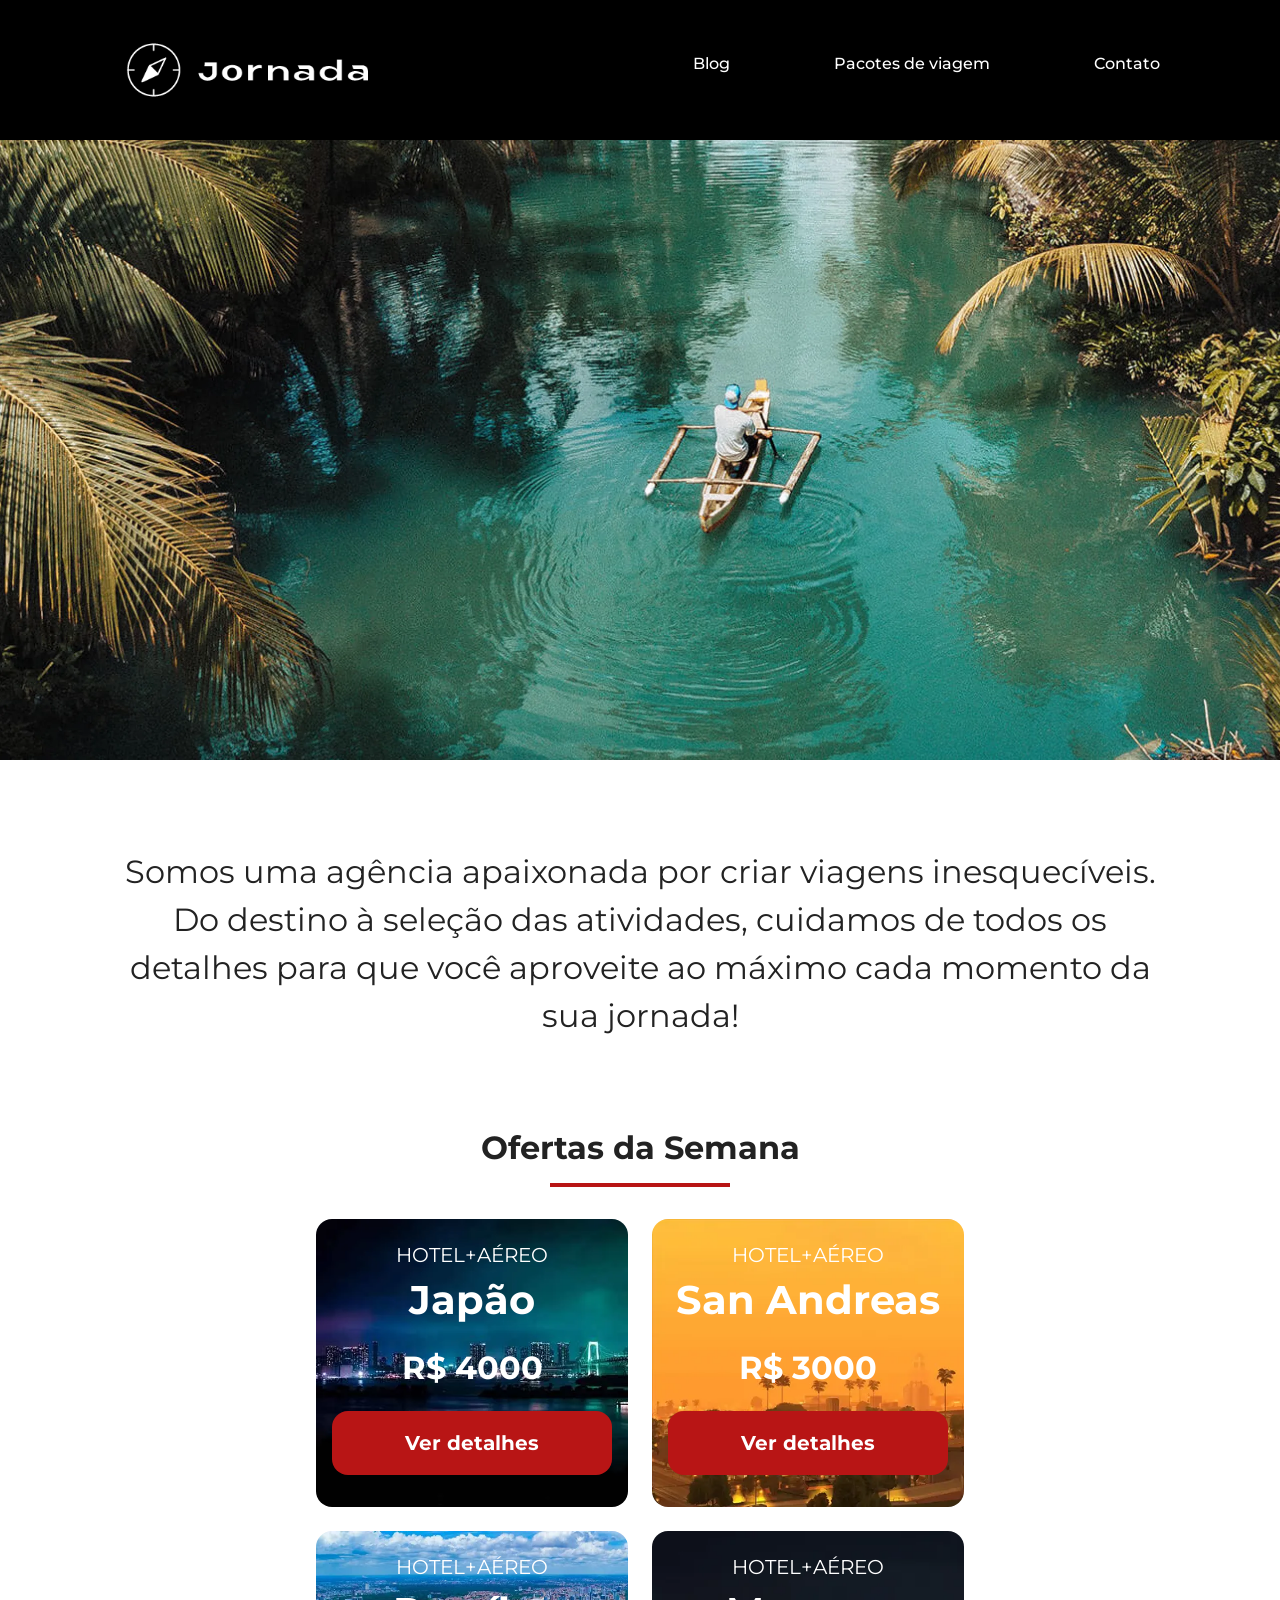
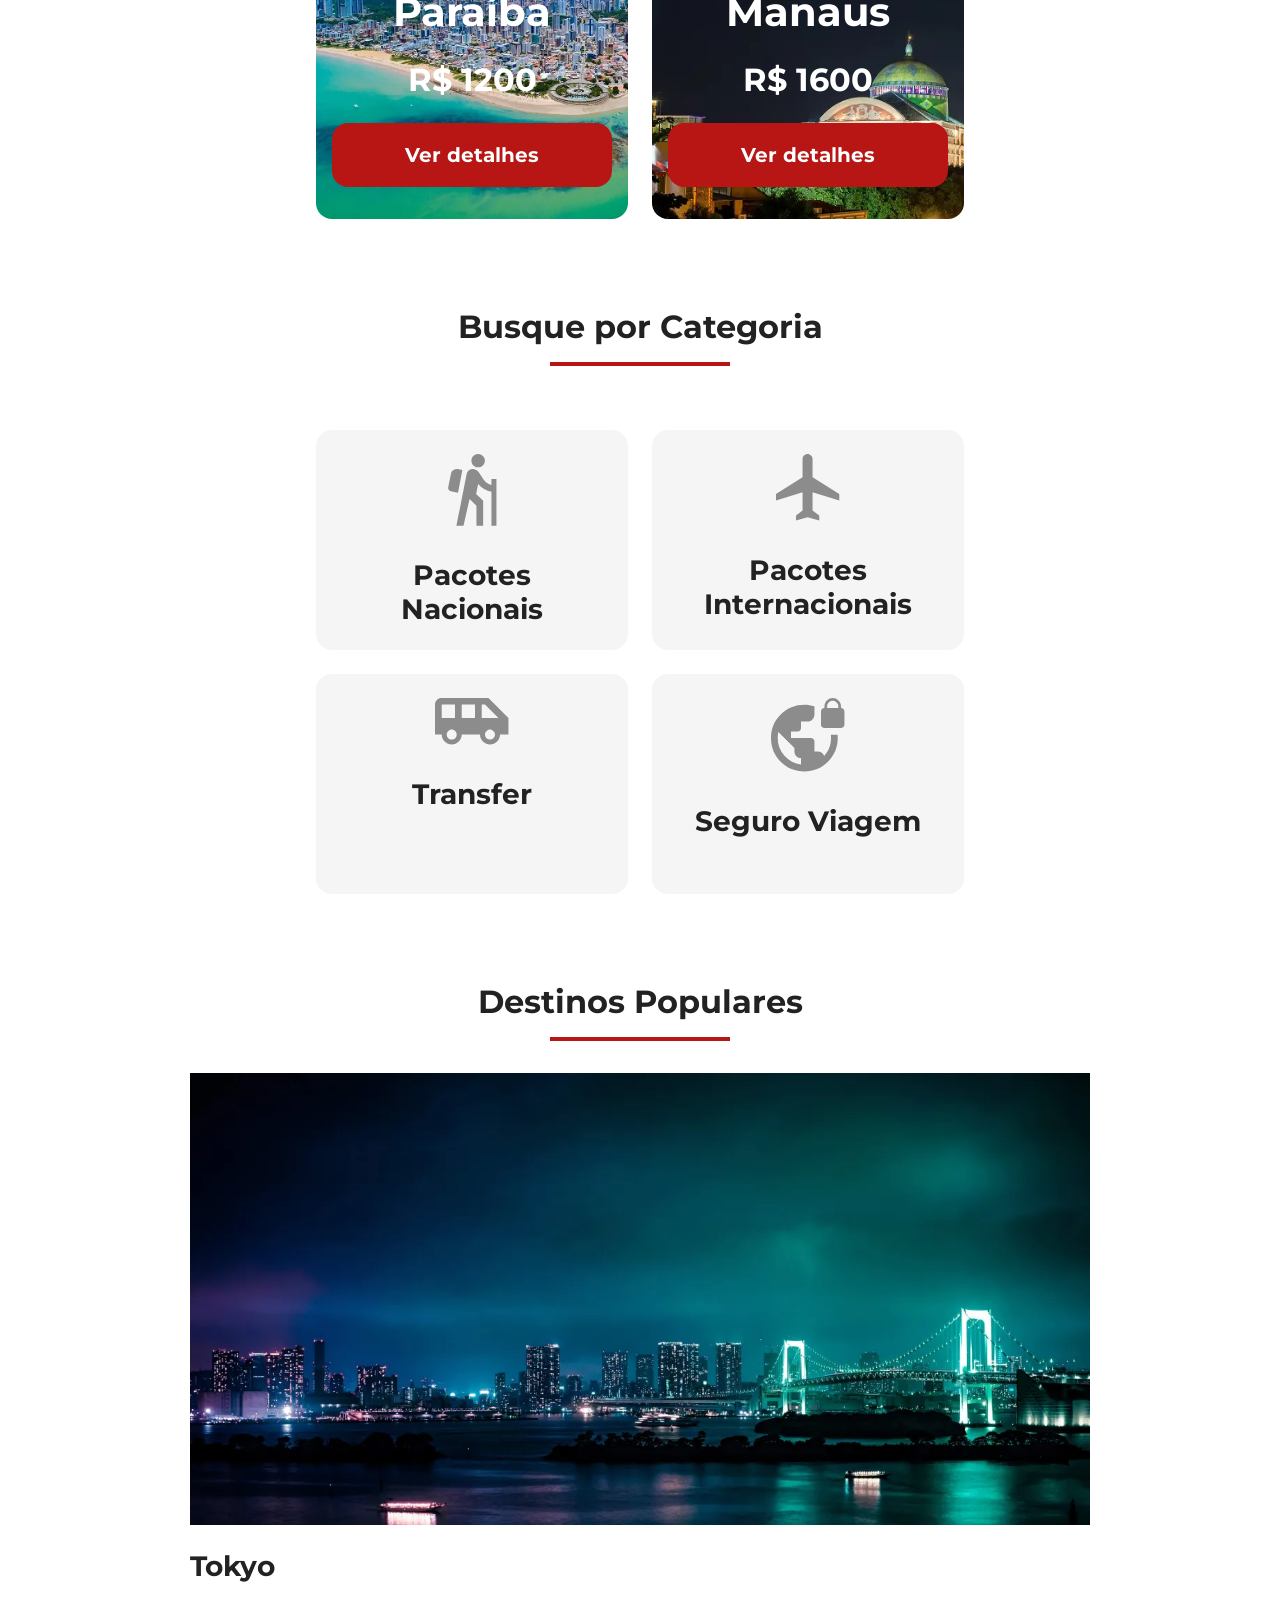
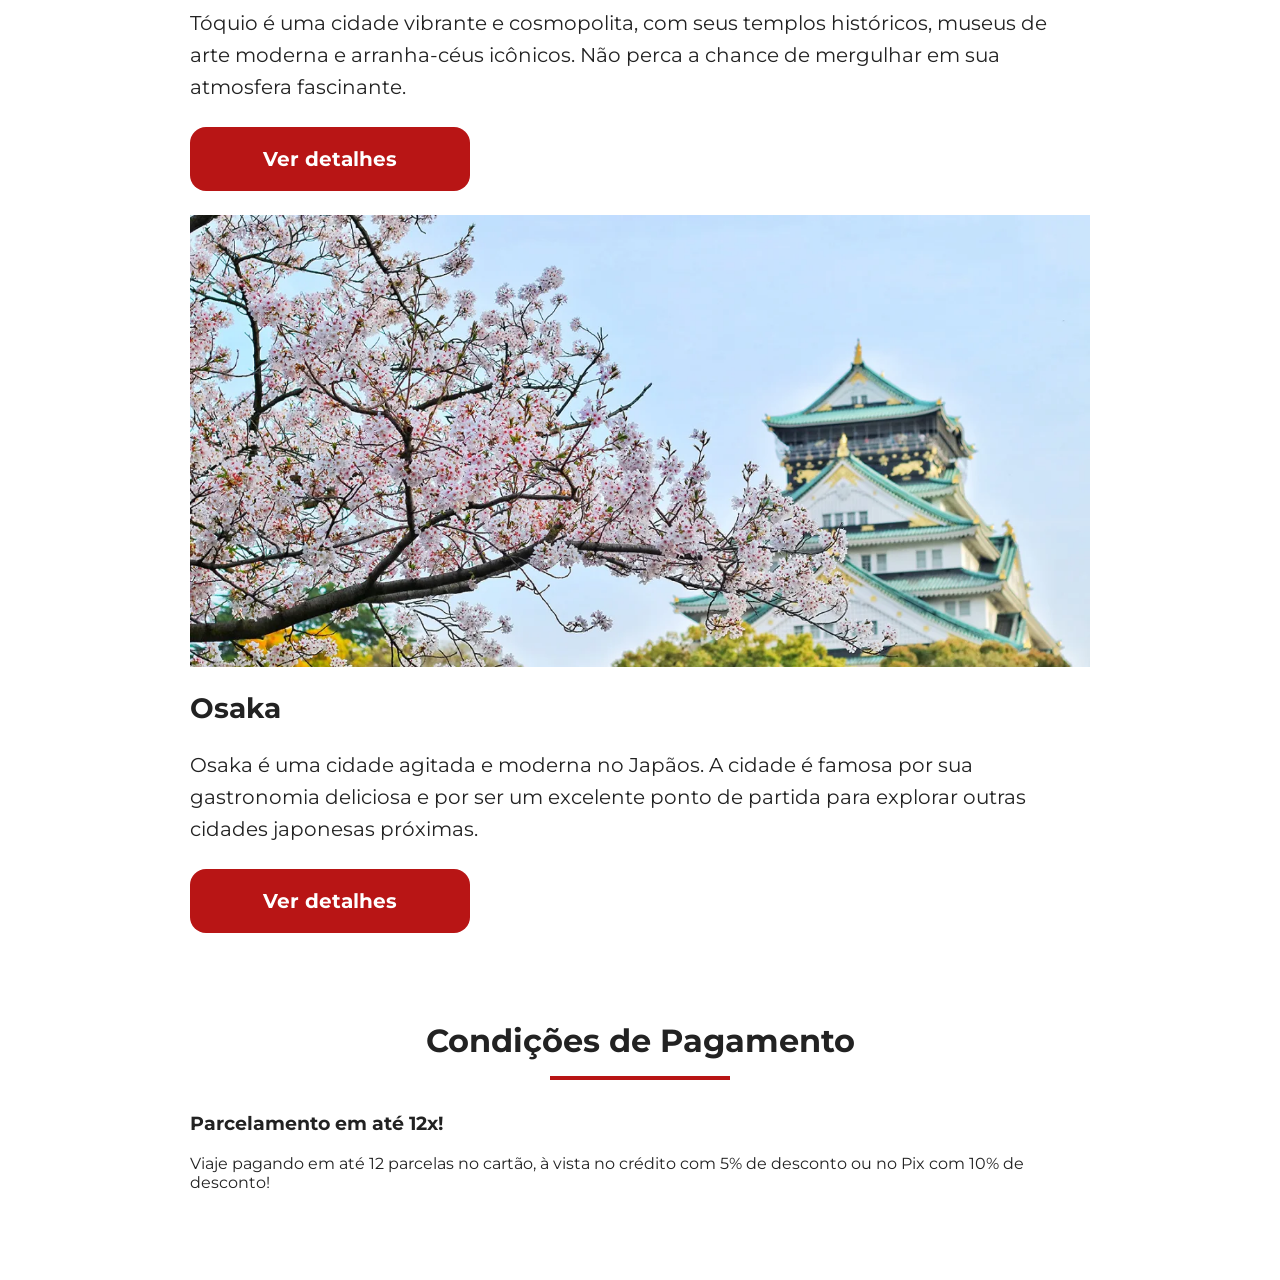
==== index.html @ d77e2c39 "Adiciona estrutura da sessao de pagamentos." ====
<!DOCTYPE html>
<html lang="pt-BR">
<head>
    <meta charset="UTF-8">
    <meta name="viewport" content="width=device-width, initial-scale=1.0">
    <link rel="stylesheet" href="css/style.css">
    <title>Jornada Viagens</title>
</head>
<body>
    <header class="main-header">
        <a class="logo" href="index.html" title="Voltar para a página inicial">
            <img 
                class="img-mobile"
                src="img/bussola-jornada-branca.svg"
                alt="Bússola do logo Jornada Viagens na cor branca."
            />
            <img 
                class="img-desktop"
                src="img/bussola-texto-jornada-branca.svg"
                alt="Logo Jornada Viagens na cor branca.">
        </a>
        <div class="navigation-menu">
            <label for="menu">
                <img src="img/menu-burger.svg" alt="menu">
            </label>
            <input type="checkbox" id="menu" hidden />
            <nav>
                <ul class="list-links">
                    <li><a href="blog.html" target="_blank" title="Acessar blog">Blog</a></li>
                    <li><a href="pacotes.html" target="_blank" title="Acessar pacotes de viagem">Pacotes de viagem</a></li>
                    <li><a href="contato.html" target="_blank" title="Acessar contato">Contato</a></li>
                </ul>
            </nav>
        </div>
    </header>
    <section class="hero">
        <div class="hero-img"></div>
        <h2>Somos uma agência apaixonada por criar viagens inesquecíveis. Do destino à seleção das atividades, cuidamos de todos os detalhes para que você aproveite ao máximo cada momento da sua jornada!</h2>
    </section>
    <section class="offers">
        <div class="section-title">
            <h2>Ofertas da Semana</h2>
            <hr/>
        </div>
        <div class="offers-cards">
            <article class="card japao">
                <header>
                    <p>HOTEL+AÉREO</p>
                    <h3>Japão</h3>
                    <span>R$ 4000</span>
                </header>
                <footer>
                    <a href="#" class="button">Ver detalhes</a> 
                </footer>
            </article>
            <article class="card san-andreas">
                <header>
                    <p>HOTEL+AÉREO</p>
                    <h3>San Andreas</h3>
                    <span>R$ 3000</span>
                </header>
                <footer>
                    <a href="#" class="button">Ver detalhes</a> 
                </footer>
            </article>
            <article class="card paraiba">
                <header>
                    <p>HOTEL+AÉREO</p>
                    <h3>Paraíba</h3>
                    <span>R$ 1200</span>
                </header>
                <footer>
                    <a href="#" class="button">Ver detalhes</a> 
                </footer>
            </article>
            <article class="card manaus">
                <header>
                    <p>HOTEL+AÉREO</p>
                    <h3>Manaus</h3>
                    <span>R$ 1600</span>
                </header>
                <footer>
                    <a href="#" class="button">Ver detalhes</a> 
                </footer>
            </article>
        </div>  
    </section>
    <section class="categories">
        <div class="section-title">
            <h2>Busque por Categoria</h2>
            <hr />
        </div>
        <div class="categories-cards">
            <a 
                class="card"
                href="#"
                target="_blank"
                title="Busque pela categoria Pacotes Nacionais"
            >
                <img 
                src="./img/icons/icone-caminhada.svg"
                alt="ícone cinza representando uma pessoa fazendo tracking"
                />
                <h3>Pacotes <br />
                    Nacionais
                </h3>
            </a>
                <a 
                class="card"
                href="#"
                target="_blank"
                title="Busque pela categoria Pacotes Internacionais"
            >
                <img 
                src="./img/icons/icone-aviao.svg"
                alt="ícone cinza representando um avião"
                />
                <h3>Pacotes <br />
                    Internacionais
                </h3>
            </a>
                <a 
                class="card"
                href="#"
                target="_blank"
                title="Busque pela categoria Transfer"
            >
                <img 
                src="./img/icons/icone-onibus.svg"
                alt="ícone cinza representando um ônibus"
                />
                <h3>Transfer</h3>
            </a>
                <a 
                class="card"
                href="#"
                target="_blank"
                title="Busque pela categoria Seguro Viagem"
            >
                <img 
                src="./img/icons/ícone-seguro-viagem.svg"
                alt="ícone cinza representando um seguro viagem"
                />
                <h3>Seguro Viagem</h3>
            </a>
        </div>
    </section>
    <section class="destinations">
        <div class="section-title">
            <h2>Destinos Populares</h2>
            <hr>
        </div>
        <div class="destination-items">
            <article class="item tokyo">
                <header>
                    <div class="img-item"></div>
                    <h4>Tokyo</h4>
                </header>
                <p>Tóquio é uma cidade vibrante e cosmopolita, com seus templos históricos, museus de arte moderna e arranha-céus icônicos. Não perca a chance de mergulhar em sua atmosfera fascinante.
                </p>
                <footer>
                    <a 
                        href="#" 
                        class="button"
                        target="_blank"
                        title="Veja mais detalhes do destino Tokyo"
                        >Ver detalhes</a
                    >
                </footer>
            </article>
            <article class="item osaka">
                <header>
                    <div class="img-item"></div>
                    <h4>Osaka</h4>
                </header>
                <p>Osaka é uma cidade agitada e moderna no Japãos. A cidade é famosa por sua gastronomia deliciosa e por ser um excelente ponto de partida para explorar outras cidades japonesas próximas.
                </p>
                <footer>
                    <a 
                        href="#" 
                        class="button"
                        target="_blank"
                        title="Veja mais detalhes do destino Osaka"
                        >Ver detalhes</a
                    >
                </footer>
            </article>
        </div>
    </section>
    <section class="payments">
        <div class="section-title">
            <h2>Condições de Pagamento</h2>
            <hr>
        </div>
        <div class="text-content">
            <h3>Parcelamento em até 12x!</h3>
            <p>Viaje pagando em até 12 parcelas no cartão, à vista no crédito com 5% de desconto ou no Pix com 10% de desconto!</p>
        </div>
        <div class="image-content">
            <div class="image bag"></div>
            <div class="image passport"></div>
            <div class="image people"></div>
        </div>
    </section>
</body>
</html>
---- css/style.css ----
@import url(global.css);
@import url(header.css);
@import url(hero.css);
@import url(offers.css);
@import url(categories.css);
@import url(destinations.css);
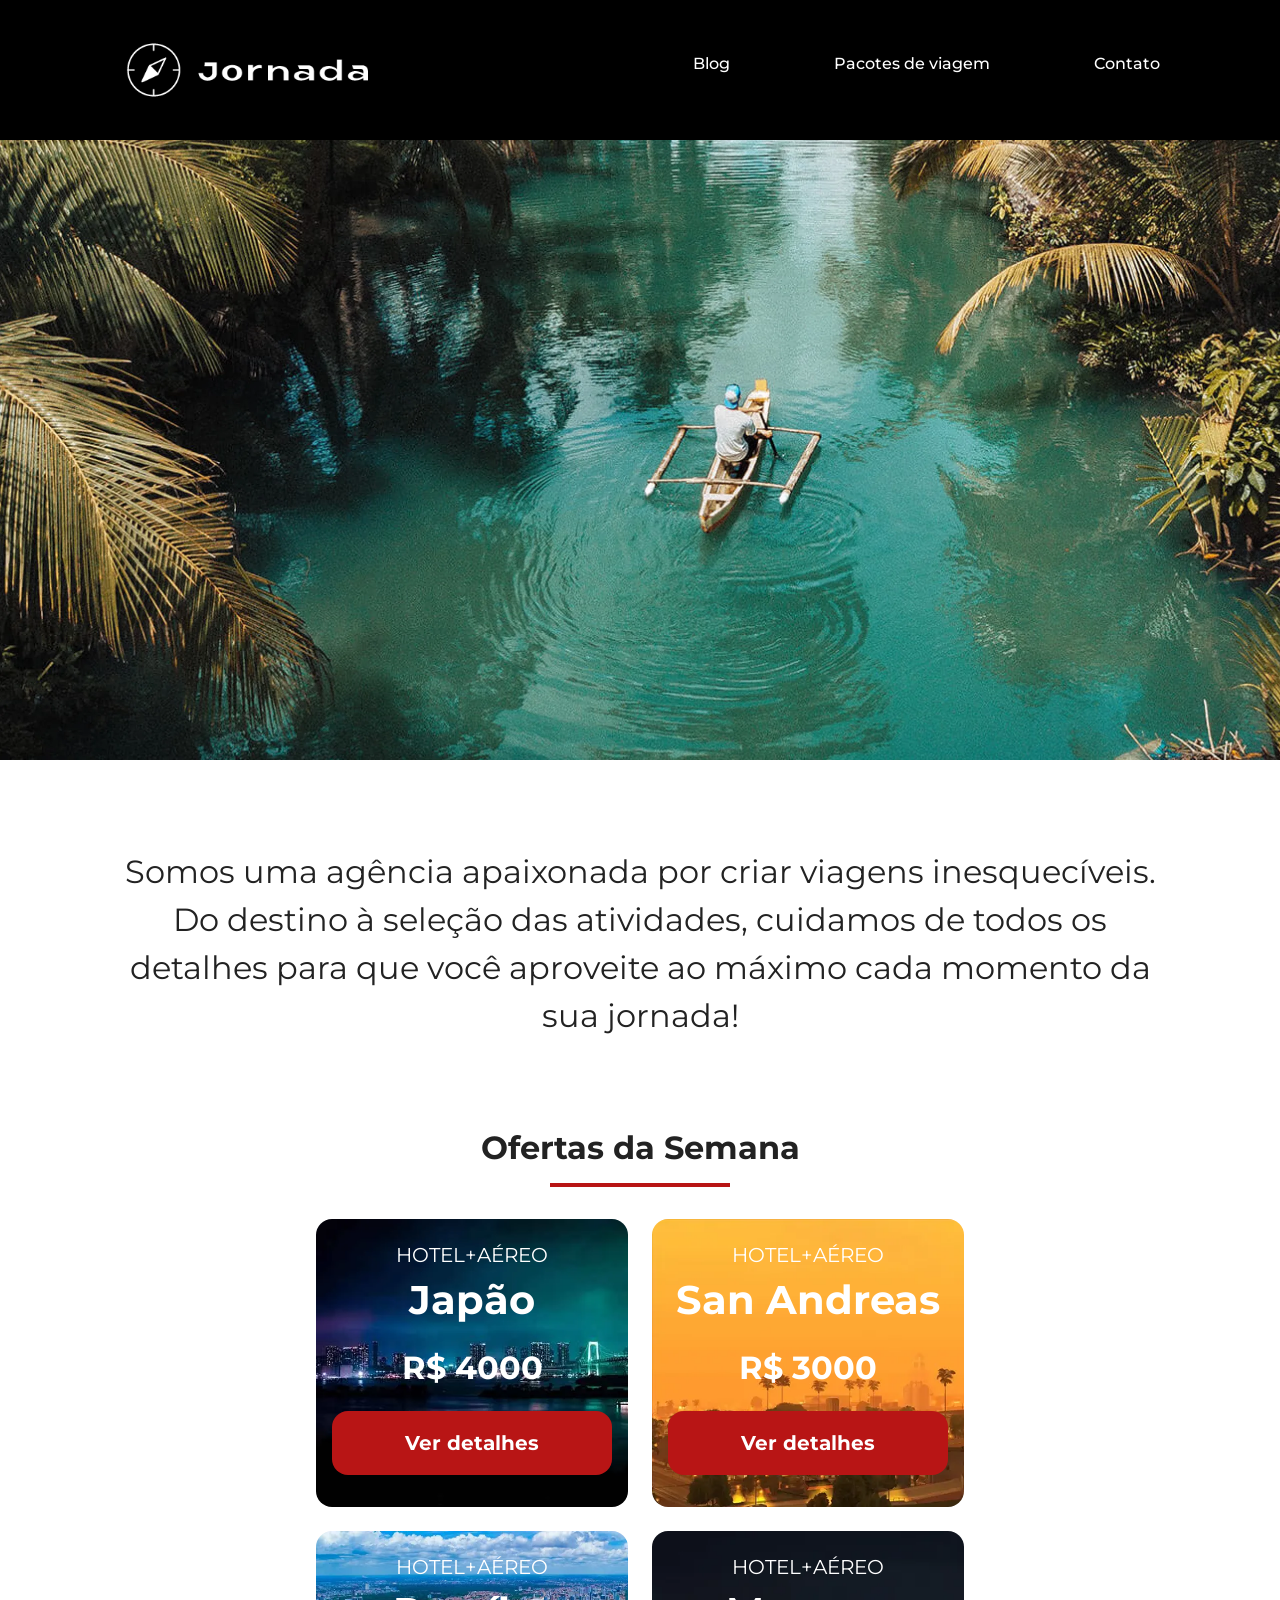
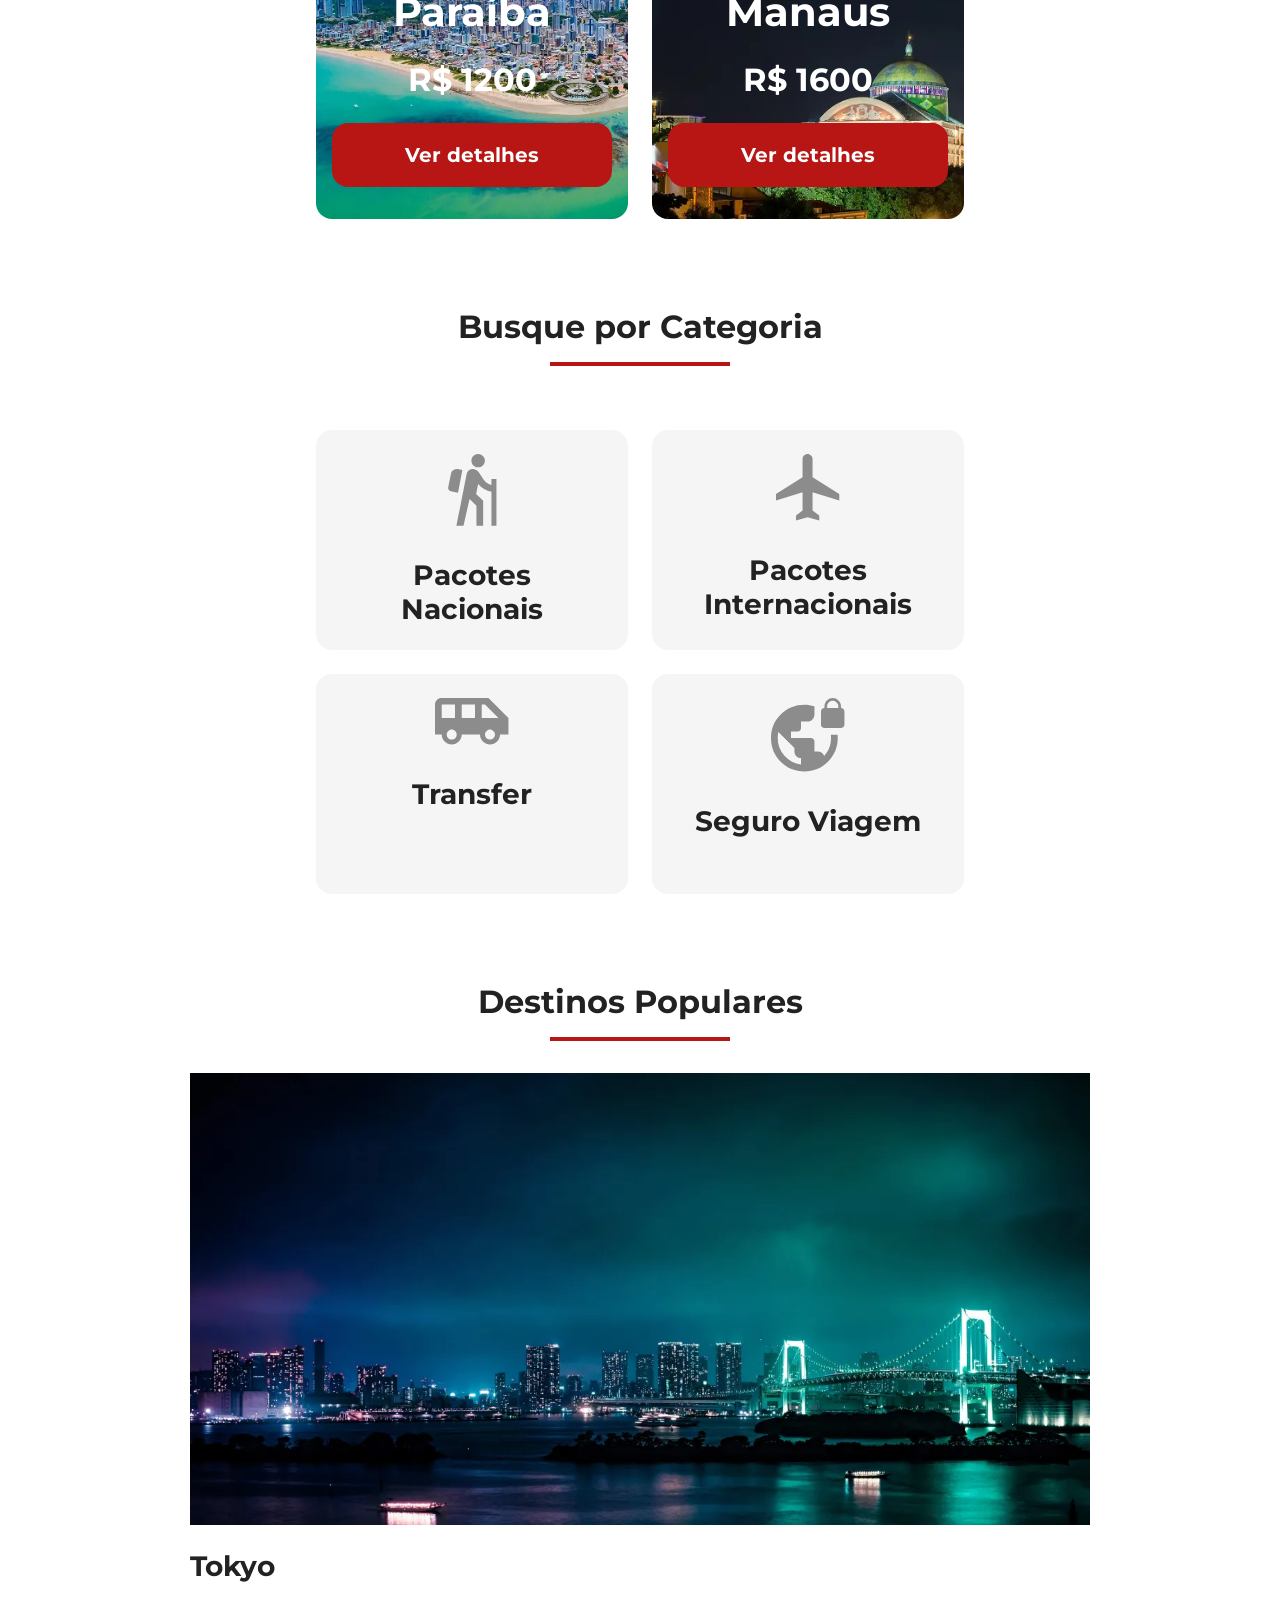
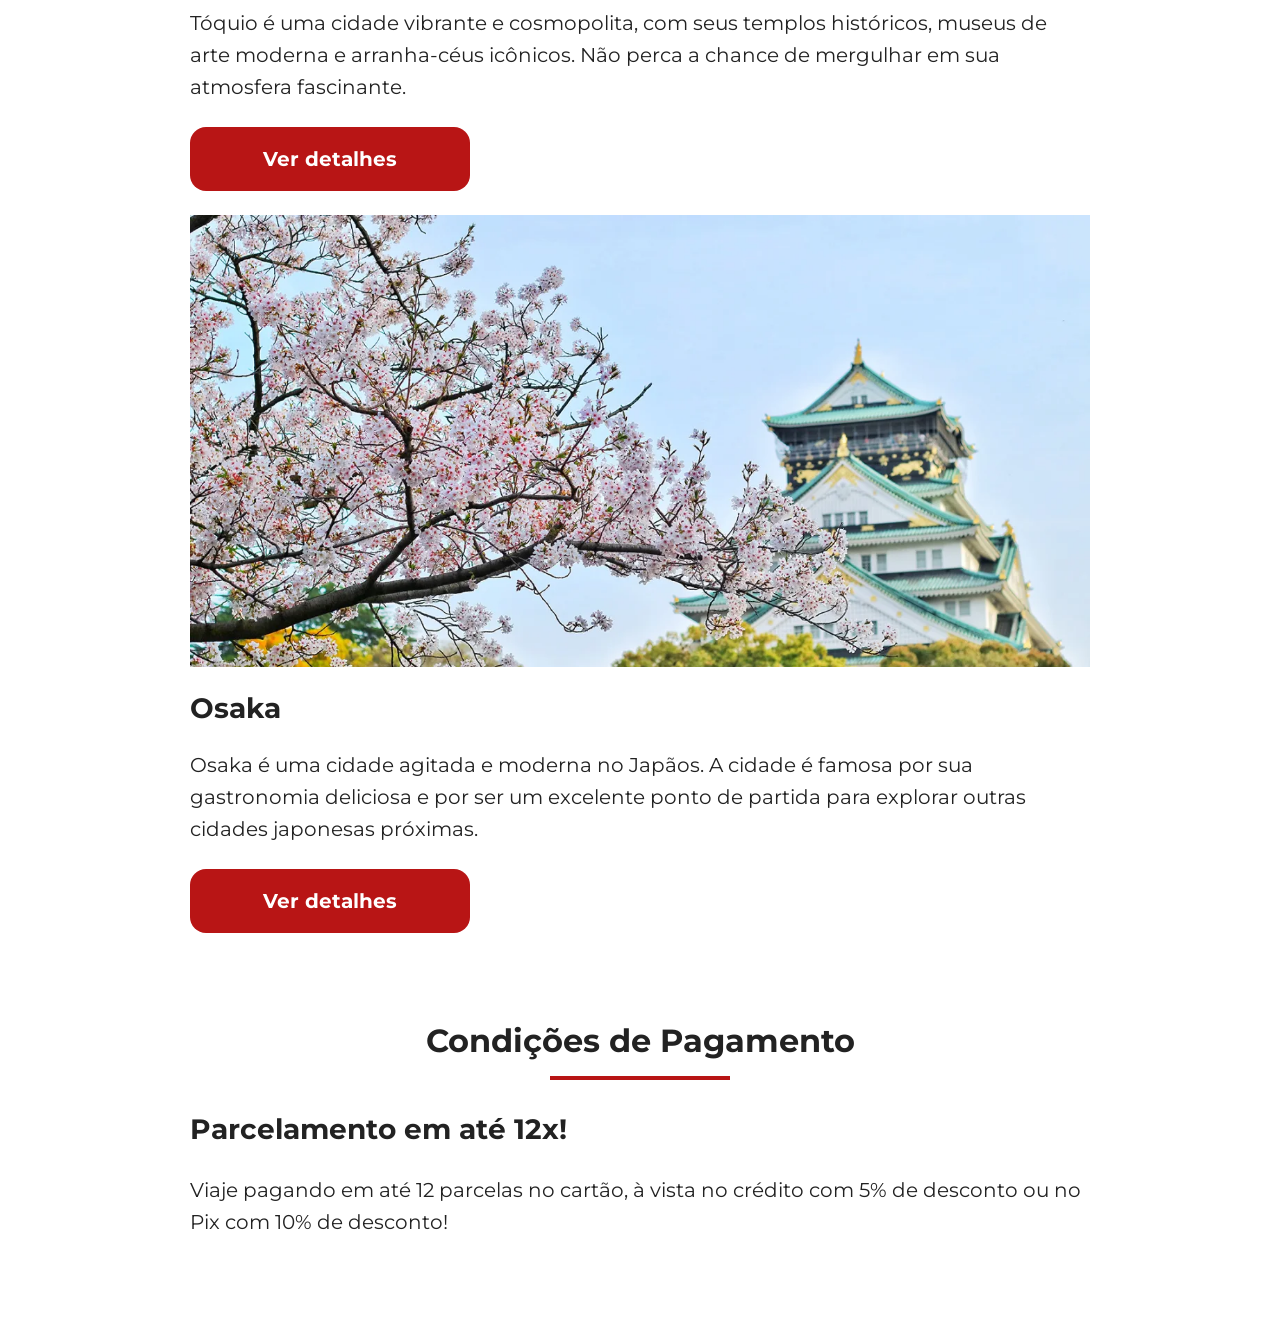
==== commit 5b81a120: "Reutiliza estilos de textos." ====
--- a/index.html
+++ b/index.html
@@ -101,7 +101,7 @@
                 src="./img/icons/icone-caminhada.svg"
                 alt="ícone cinza representando uma pessoa fazendo tracking"
                 />
-                <h3>Pacotes <br />
+                <h3 class="content-title">Pacotes <br />
                     Nacionais
                 </h3>
             </a>
@@ -115,7 +115,7 @@
                 src="./img/icons/icone-aviao.svg"
                 alt="ícone cinza representando um avião"
                 />
-                <h3>Pacotes <br />
+                <h3 class="content-title">Pacotes <br />
                     Internacionais
                 </h3>
             </a>
@@ -129,7 +129,7 @@
                 src="./img/icons/icone-onibus.svg"
                 alt="ícone cinza representando um ônibus"
                 />
-                <h3>Transfer</h3>
+                <h3 class="content-title">Transfer</h3>
             </a>
                 <a 
                 class="card"
@@ -141,7 +141,7 @@
                 src="./img/icons/ícone-seguro-viagem.svg"
                 alt="ícone cinza representando um seguro viagem"
                 />
-                <h3>Seguro Viagem</h3>
+                <h3 class="content-title">Seguro Viagem</h3>
             </a>
         </div>
     </section>
@@ -154,9 +154,9 @@
             <article class="item tokyo">
                 <header>
                     <div class="img-item"></div>
-                    <h4>Tokyo</h4>
-                </header>
-                <p>Tóquio é uma cidade vibrante e cosmopolita, com seus templos históricos, museus de arte moderna e arranha-céus icônicos. Não perca a chance de mergulhar em sua atmosfera fascinante.
+                    <h4 class="content-title">Tokyo</h4>
+                </header>
+                <p class="content-text">Tóquio é uma cidade vibrante e cosmopolita, com seus templos históricos, museus de arte moderna e arranha-céus icônicos. Não perca a chance de mergulhar em sua atmosfera fascinante.
                 </p>
                 <footer>
                     <a 
@@ -171,9 +171,9 @@
             <article class="item osaka">
                 <header>
                     <div class="img-item"></div>
-                    <h4>Osaka</h4>
-                </header>
-                <p>Osaka é uma cidade agitada e moderna no Japãos. A cidade é famosa por sua gastronomia deliciosa e por ser um excelente ponto de partida para explorar outras cidades japonesas próximas.
+                    <h4 class="content-title">Osaka</h4>
+                </header>
+                <p class="content-text">Osaka é uma cidade agitada e moderna no Japãos. A cidade é famosa por sua gastronomia deliciosa e por ser um excelente ponto de partida para explorar outras cidades japonesas próximas.
                 </p>
                 <footer>
                     <a 
@@ -193,8 +193,8 @@
             <hr>
         </div>
         <div class="text-content">
-            <h3>Parcelamento em até 12x!</h3>
-            <p>Viaje pagando em até 12 parcelas no cartão, à vista no crédito com 5% de desconto ou no Pix com 10% de desconto!</p>
+            <h3 class="content-title">Parcelamento em até 12x!</h3>
+            <p class="content-text">Viaje pagando em até 12 parcelas no cartão, à vista no crédito com 5% de desconto ou no Pix com 10% de desconto!</p>
         </div>
         <div class="image-content">
             <div class="image bag"></div>
--- a/css/style.css
+++ b/css/style.css
@@ -3,4 +3,5 @@
 @import url(hero.css);
 @import url(offers.css);
 @import url(categories.css);
-@import url(destinations.css);+@import url(destinations.css);
+@import url(payments.css);
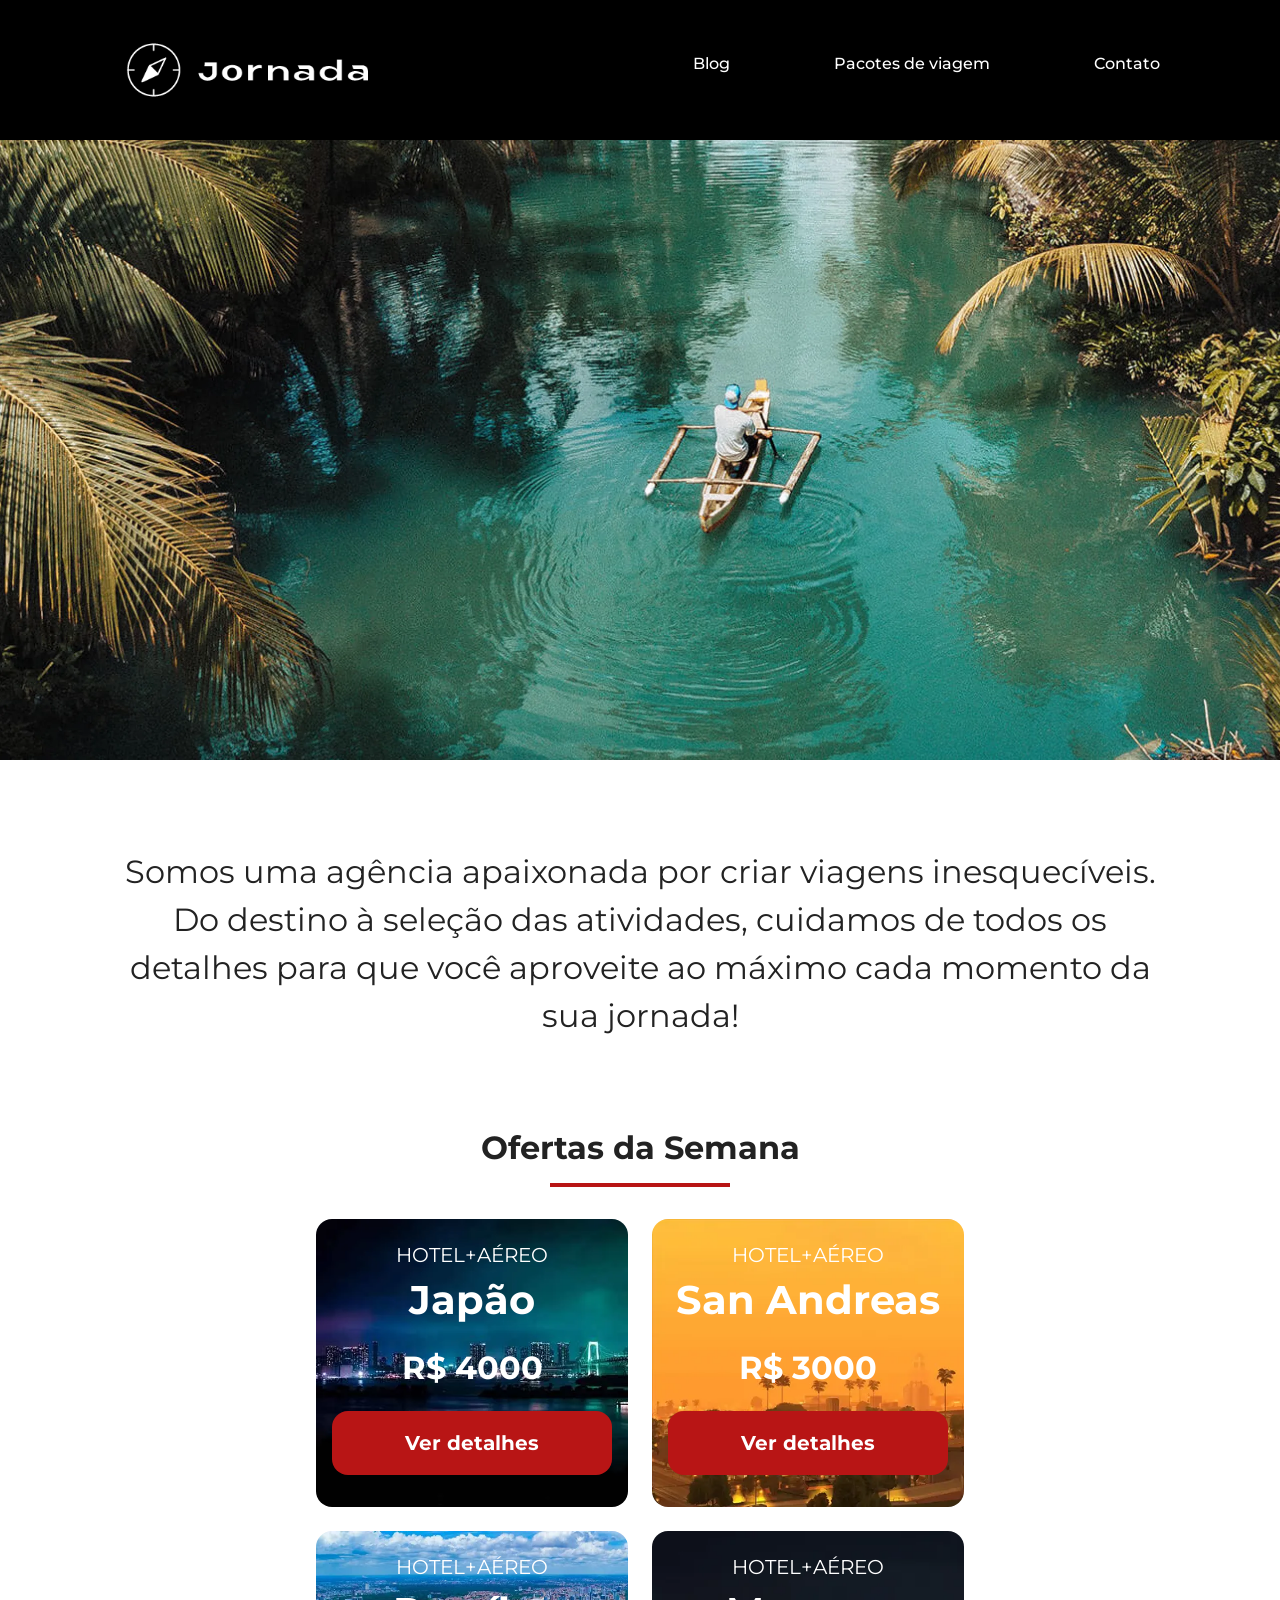
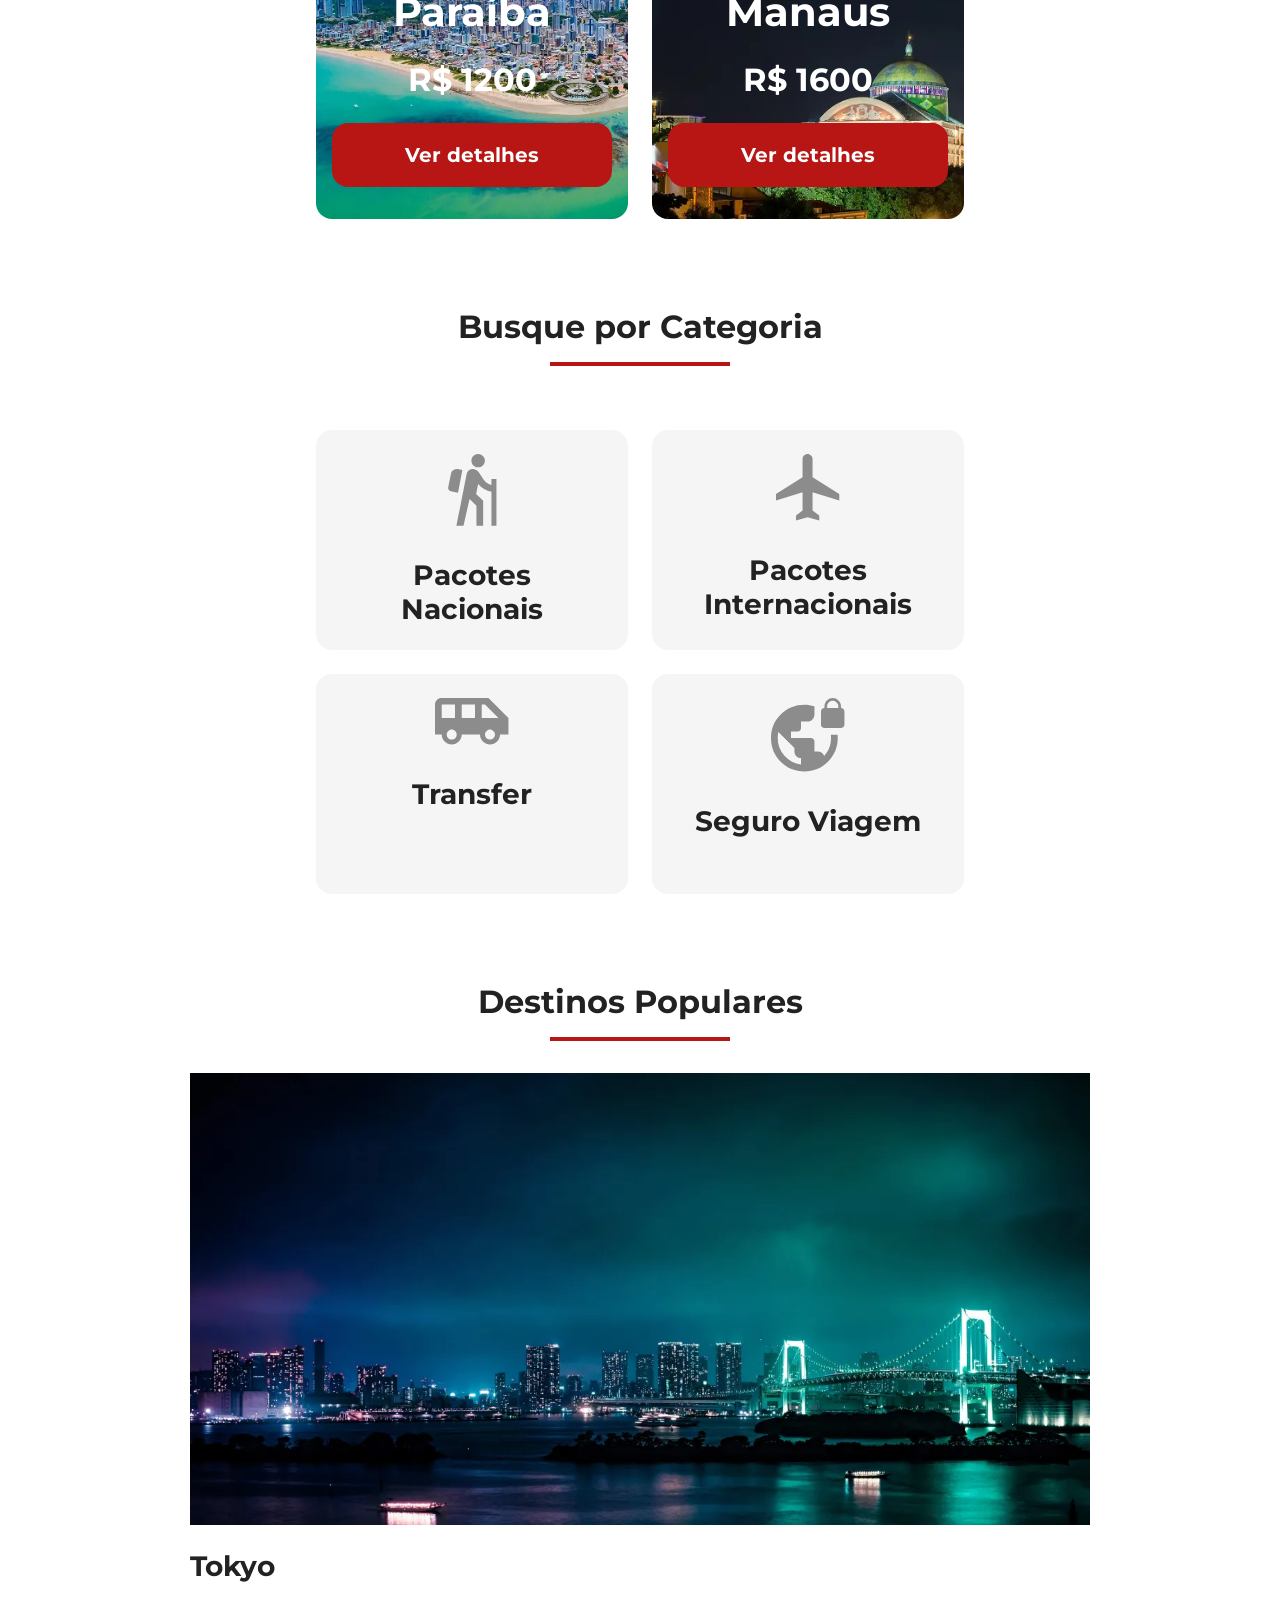
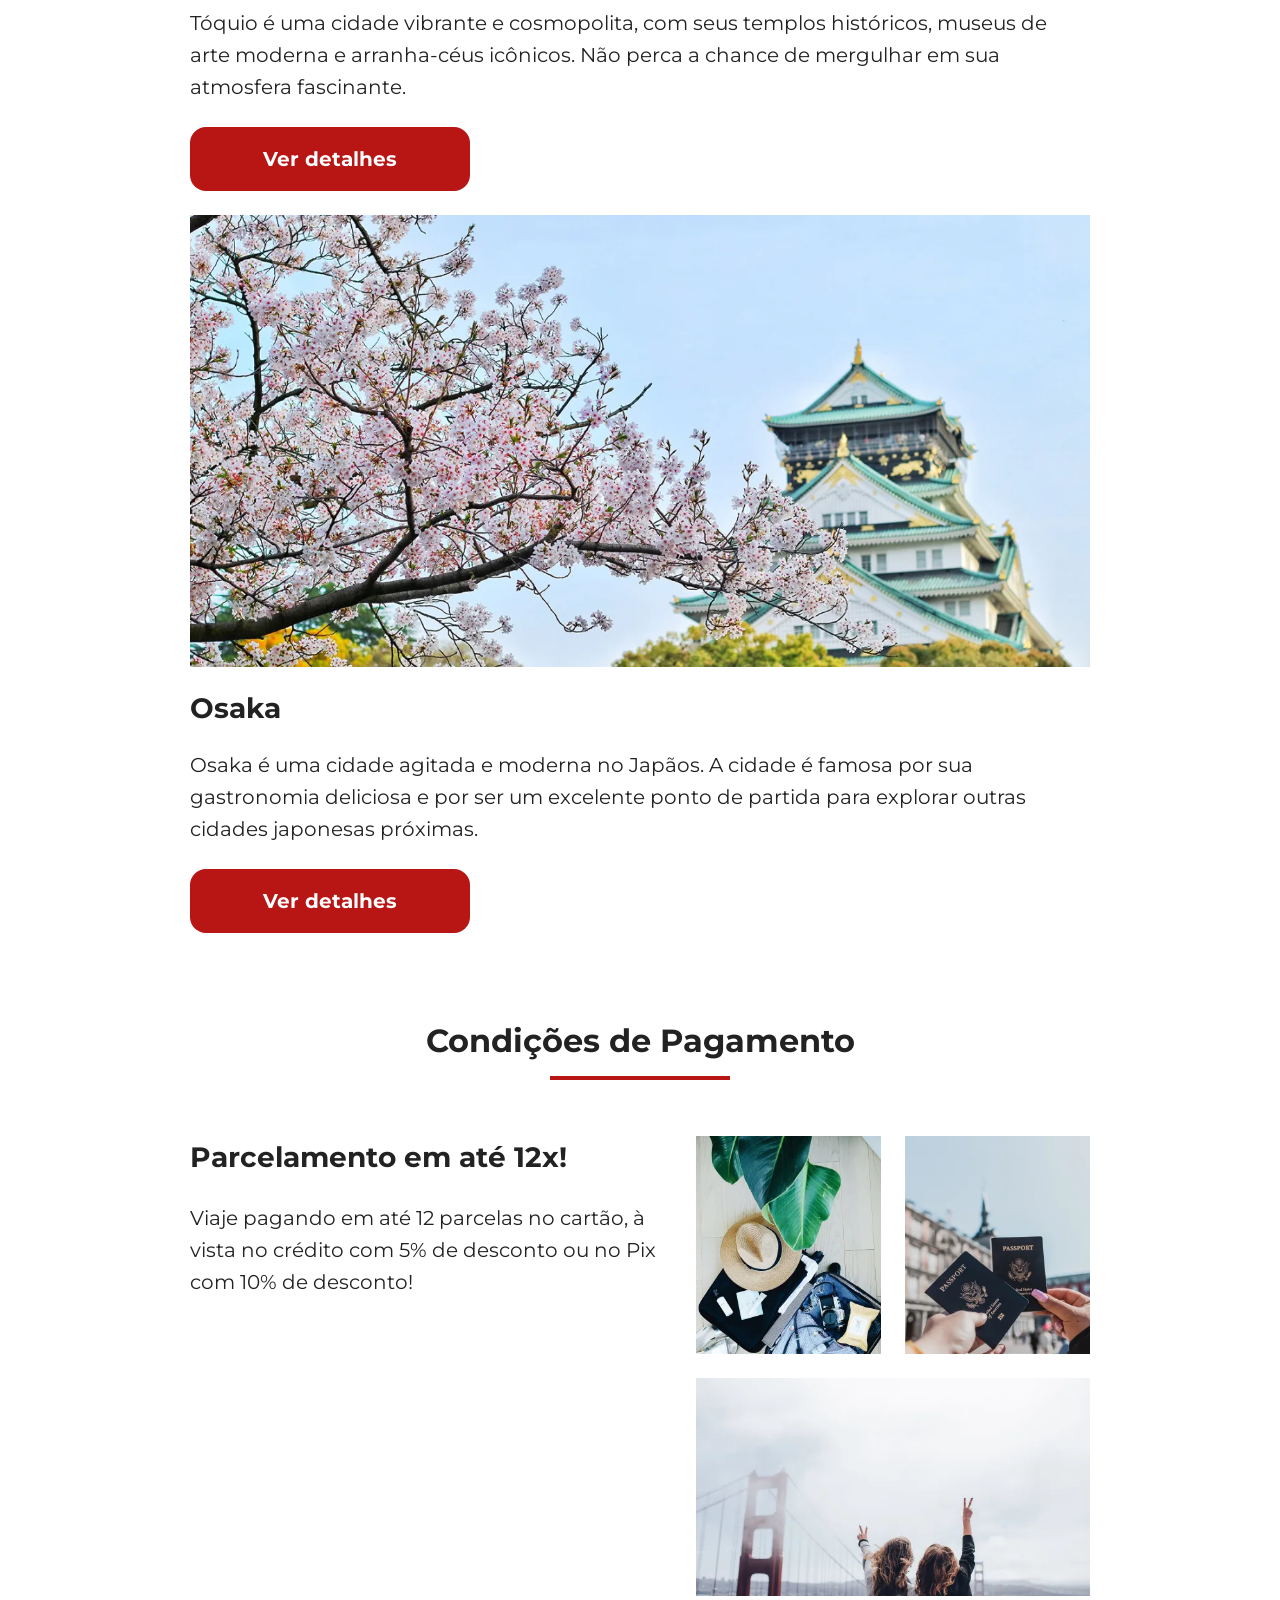
==== commit b00a451b: "Adiciona imagens e estilo na sessao payments" ====
--- a/index.html
+++ b/index.html
@@ -192,15 +192,18 @@
             <h2>Condições de Pagamento</h2>
             <hr>
         </div>
-        <div class="text-content">
-            <h3 class="content-title">Parcelamento em até 12x!</h3>
-            <p class="content-text">Viaje pagando em até 12 parcelas no cartão, à vista no crédito com 5% de desconto ou no Pix com 10% de desconto!</p>
-        </div>
-        <div class="image-content">
-            <div class="image bag"></div>
-            <div class="image passport"></div>
-            <div class="image people"></div>
-        </div>
+        <div class="content-container">
+            <div class="text-content">
+                <h3 class="content-title">Parcelamento em até 12x!</h3>
+                <p class="content-text">Viaje pagando em até 12 parcelas no cartão, à vista no crédito com 5% de desconto ou no Pix com 10% de desconto!</p>
+            </div>
+            <div class="image-gallery">
+                <div class="image first"></div>
+                <div class="image second"></div>
+                <div class="image thirdy colspan-2"></div>
+            </div>
+        </div>
+
     </section>
 </body>
 </html>
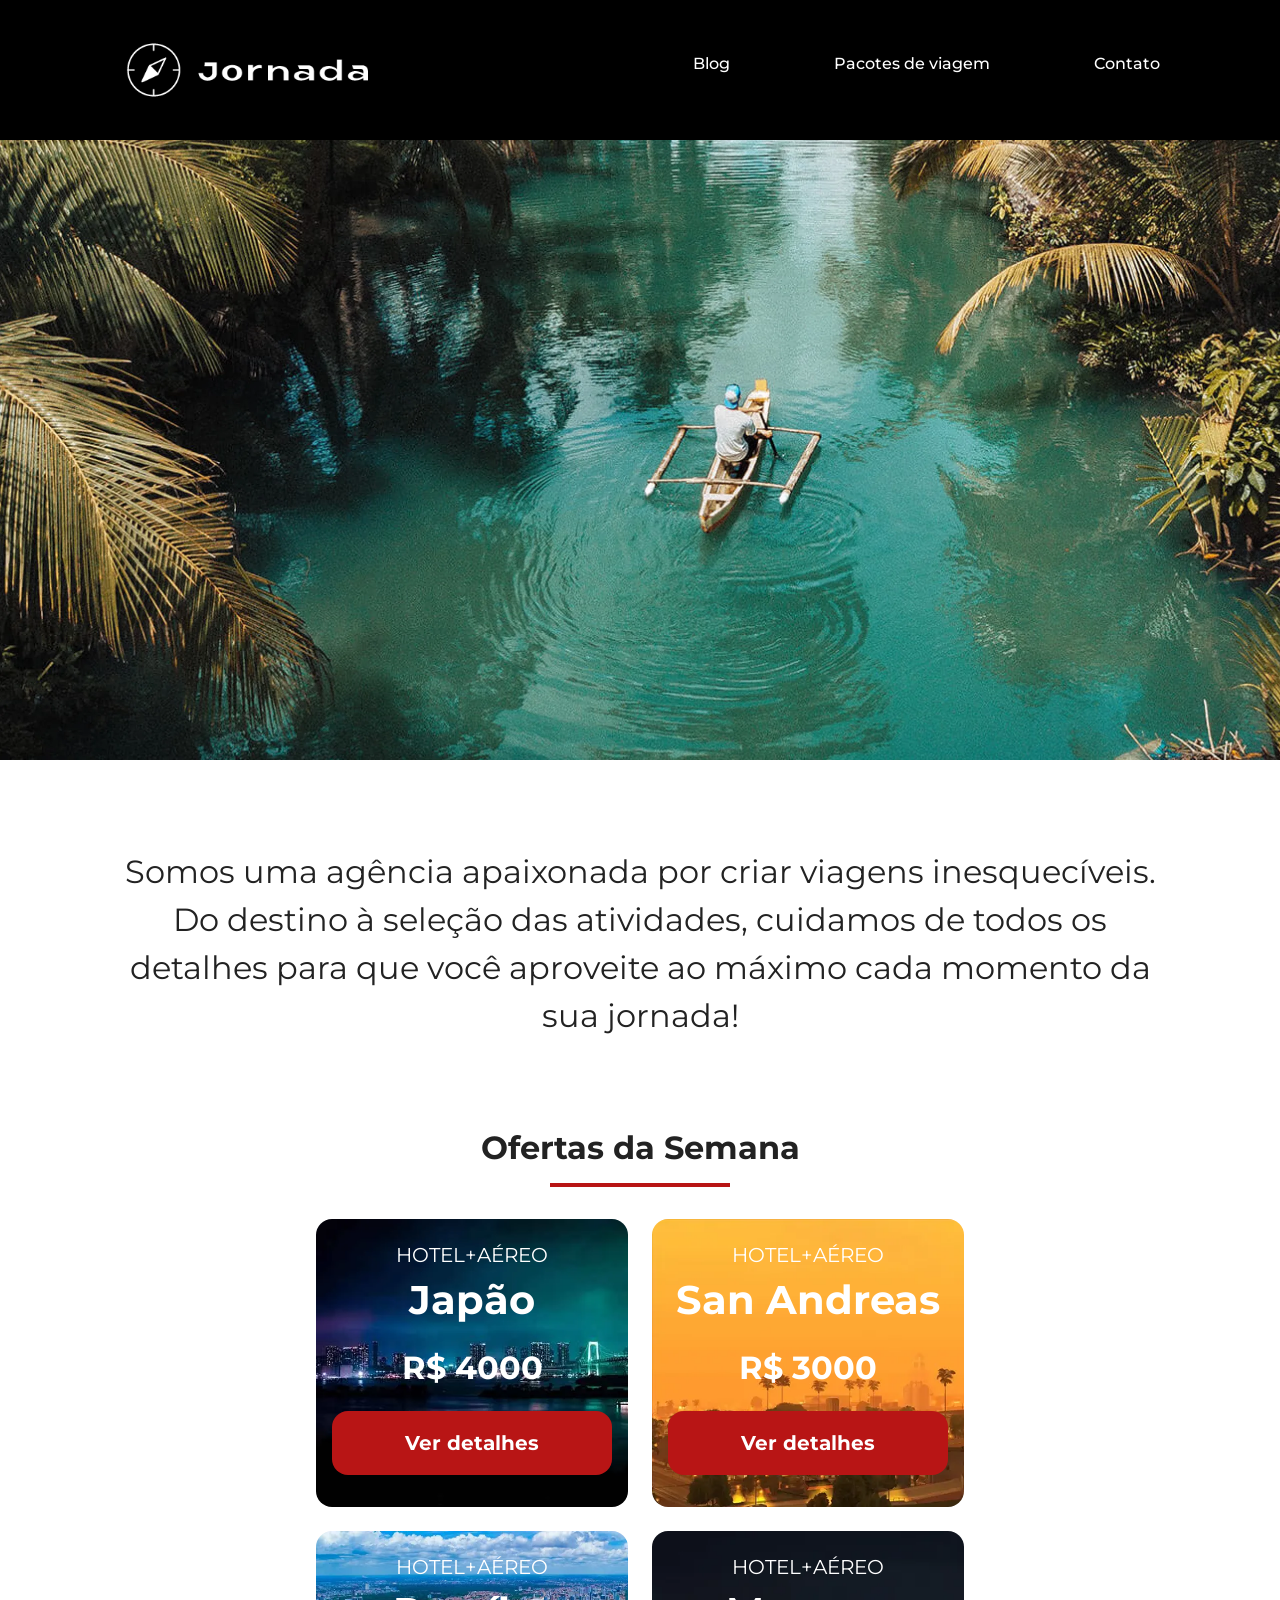
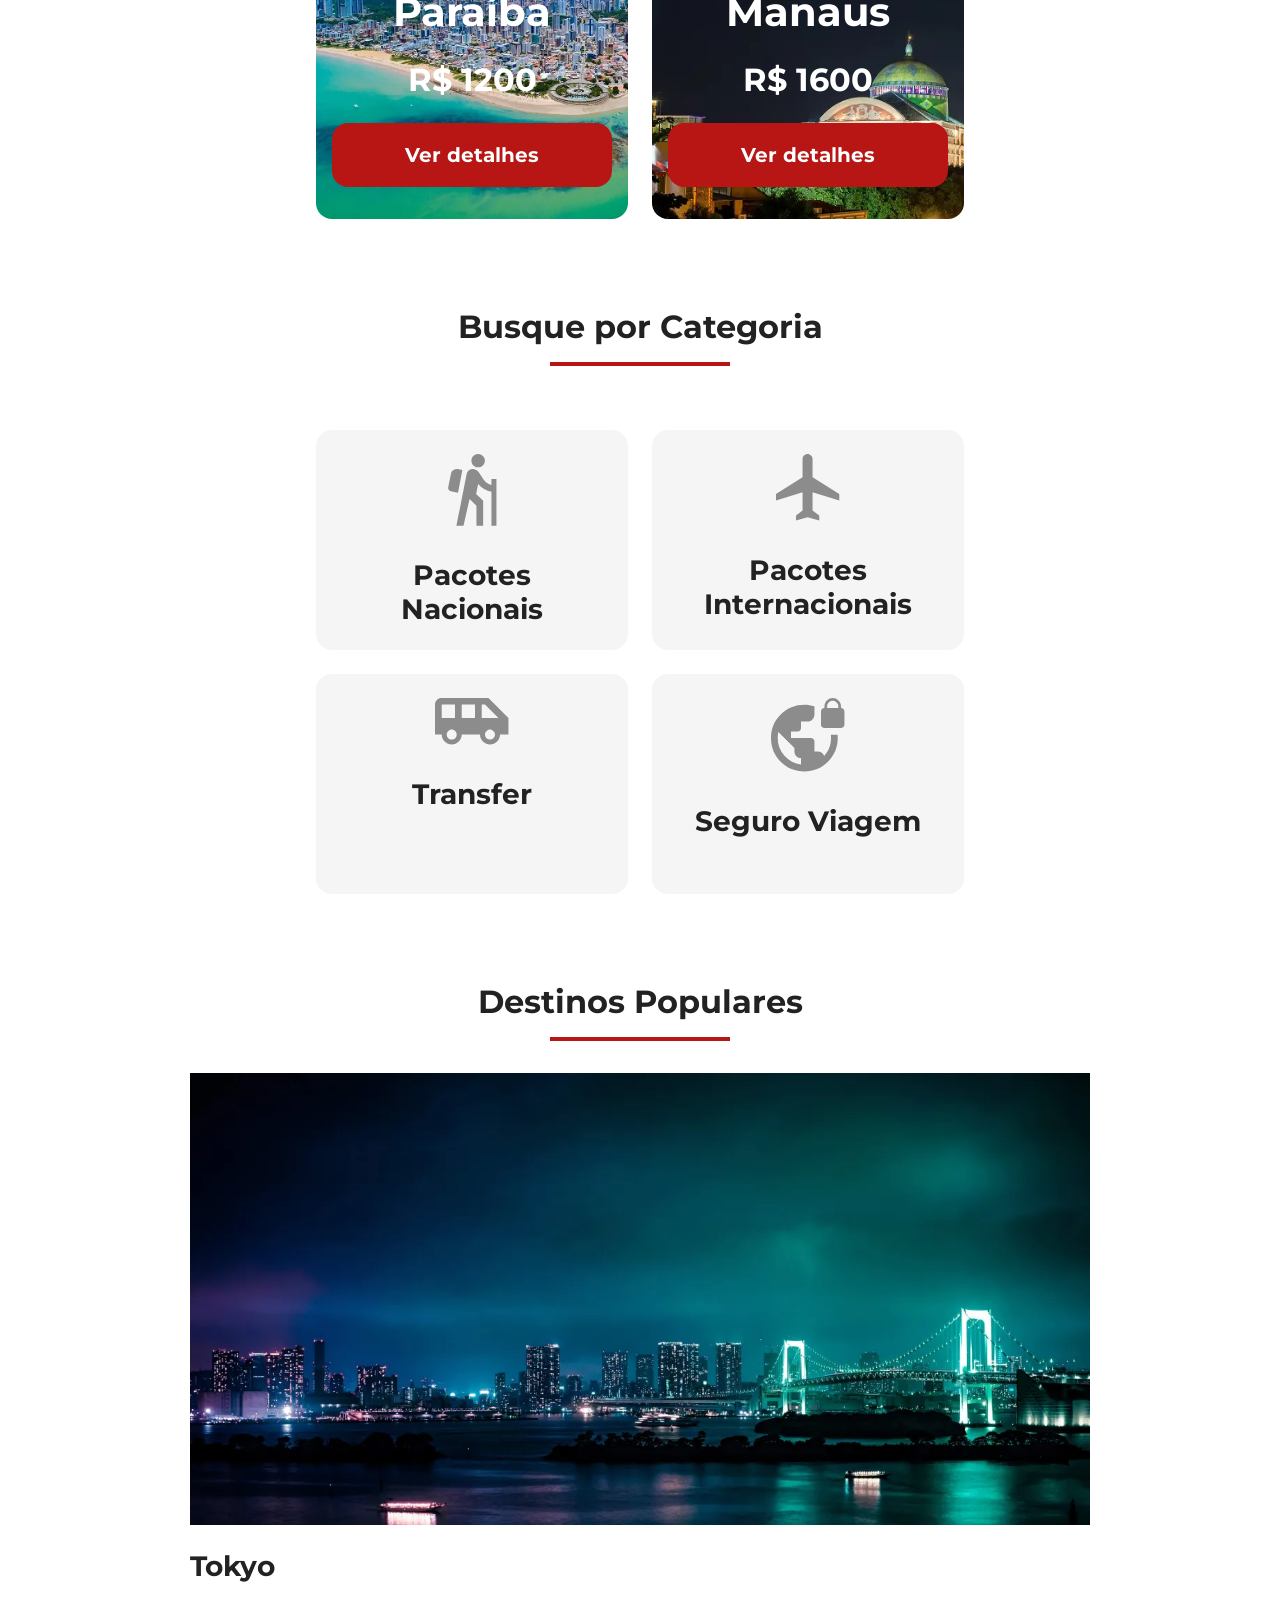
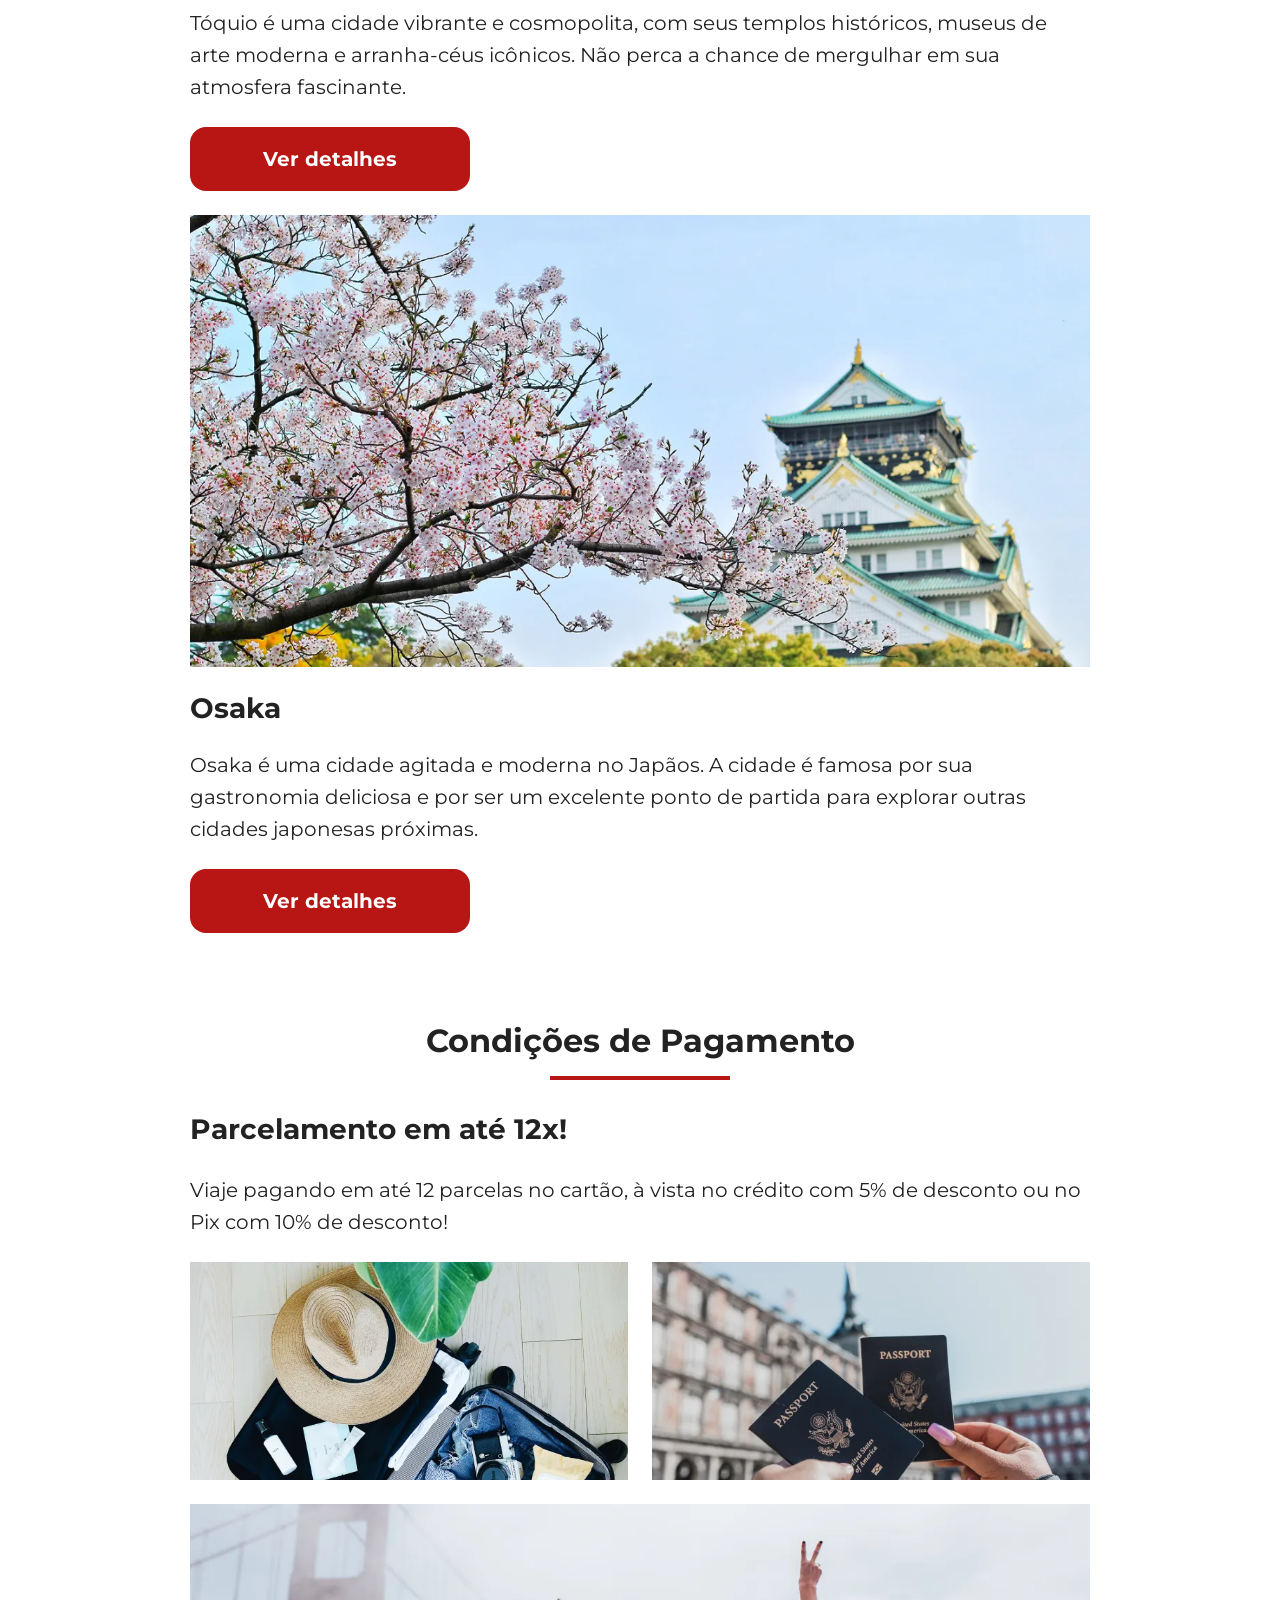
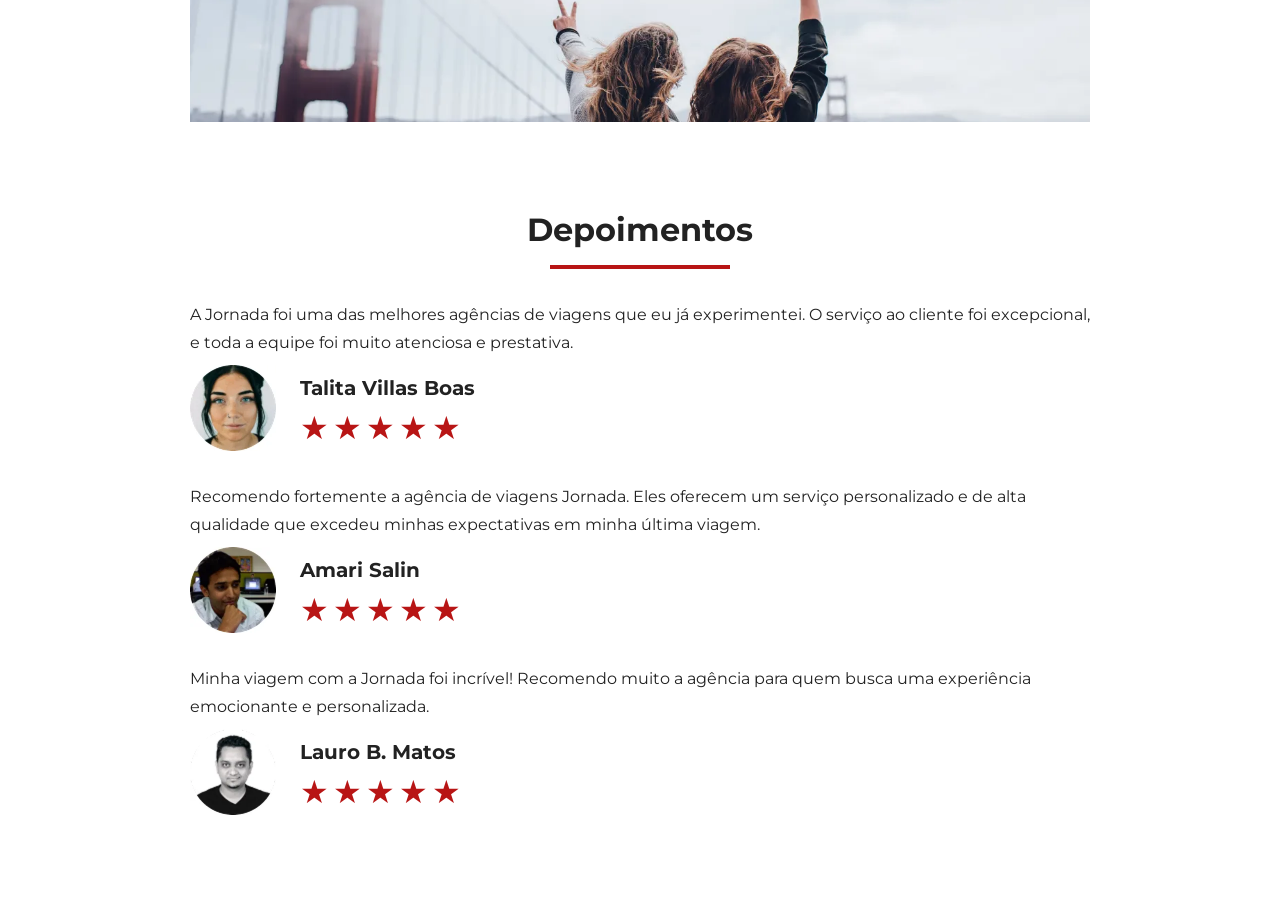
==== commit 46090f90: "Finaliza estilos do mobile." ====
--- a/index.html
+++ b/index.html
@@ -203,7 +203,68 @@
                 <div class="image thirdy colspan-2"></div>
             </div>
         </div>
-
+    </section>
+    <section class="testimonials">
+        <div class="section-title">
+            <h2>Depoimentos</h2>
+            <hr>
+            <div class="testimonial-container">
+                <article>
+                    <header>
+                        <p>A Jornada foi uma das melhores agências de viagens que eu já experimentei. O serviço ao cliente foi excepcional, e toda a equipe foi muito atenciosa e prestativa.</p>
+                    </header>
+                    <footer>
+                        <img src="./img/avatar-talita.webp" alt="imagem de perfil da cliente Talita Villas Boas">
+                        <div class="profile-content">
+                            <h4>Talita Villas Boas</h4>
+                            <div class="rating">
+                                <span class="star">★</span>
+                                <span class="star">★</span>
+                                <span class="star">★</span>
+                                <span class="star">★</span>
+                                <span class="star">★</span>
+                            </div>
+                        </div>
+                    </footer>
+                </article>
+                <article>
+                    <header>
+                        <p>Recomendo fortemente a agência de viagens Jornada. Eles oferecem um serviço personalizado e de alta qualidade que excedeu minhas expectativas em minha última viagem.</p>
+                    </header>
+                    <footer>
+                        <img src="./img/avatar-amir.webp" alt="imagem de perfil da cliente Talita Villas Boas">
+                        <div class="profile-content">
+                            <h4>Amari Salin</h4>
+                            <div class="rating">
+                                <span class="star">★</span>
+                                <span class="star">★</span>
+                                <span class="star">★</span>
+                                <span class="star">★</span>
+                                <span class="star">★</span>
+                            </div>
+                        </div>
+                    </footer>
+                </article>
+                <article>
+                    <header>
+                        <p>Minha viagem com a Jornada foi incrível! Recomendo muito a agência para quem busca uma experiência emocionante e personalizada.</p>
+                    </header>
+                    <footer>
+                        <img src="./img/avatar-lauro.webp" alt="imagem de perfil da cliente Talita Villas Boas">
+                        <div class="profile-content">
+                            <h4>Lauro B. Matos</h4>
+                            <div class="rating">
+                                <span class="star">★</span>
+                                <span class="star">★</span>
+                                <span class="star">★</span>
+                                <span class="star">★</span>
+                                <span class="star">★</span>
+                            </div>
+                        </div>
+                    </footer>
+                </article>
+            </div>
+        </div>
     </section>
 </body>
 </html>
--- a/css/style.css
+++ b/css/style.css
@@ -4,4 +4,5 @@
 @import url(offers.css);
 @import url(categories.css);
 @import url(destinations.css);
-@import url(payments.css);+@import url(payments.css);
+@import url(testimonials.css);
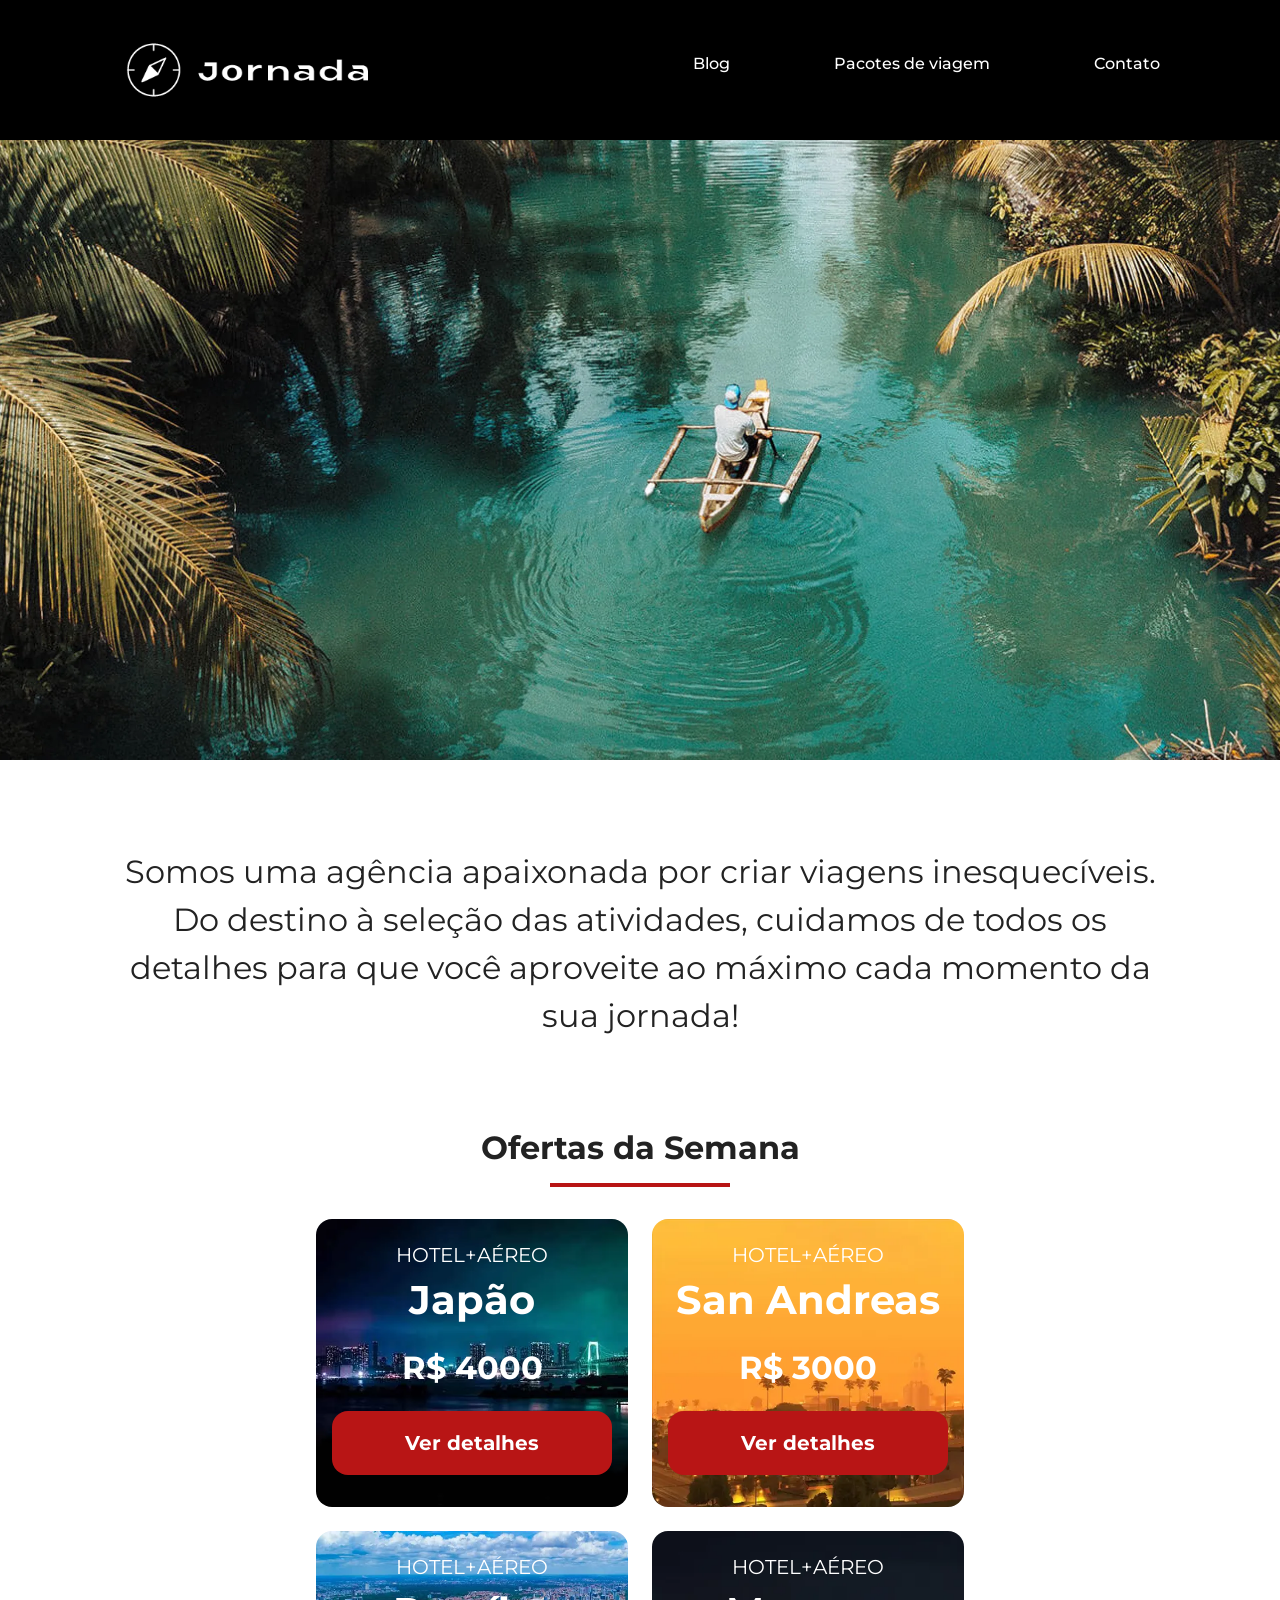
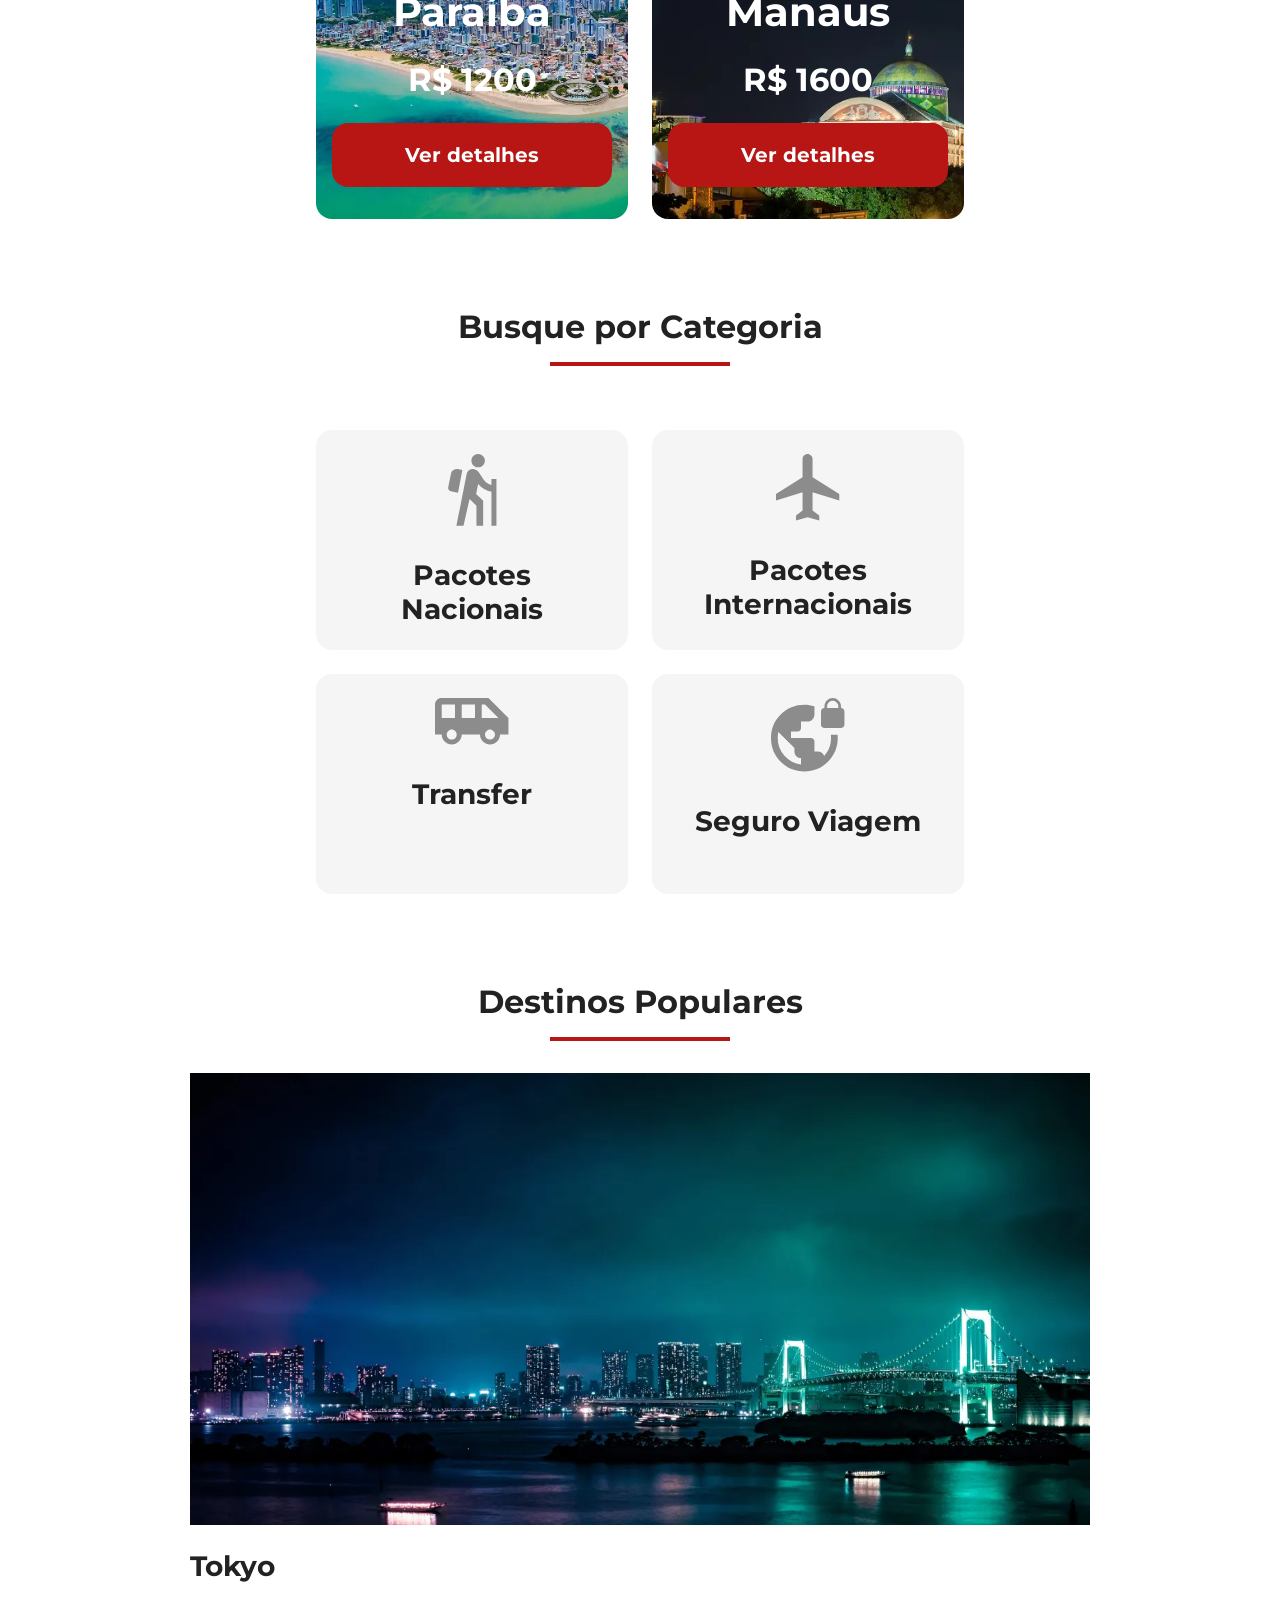
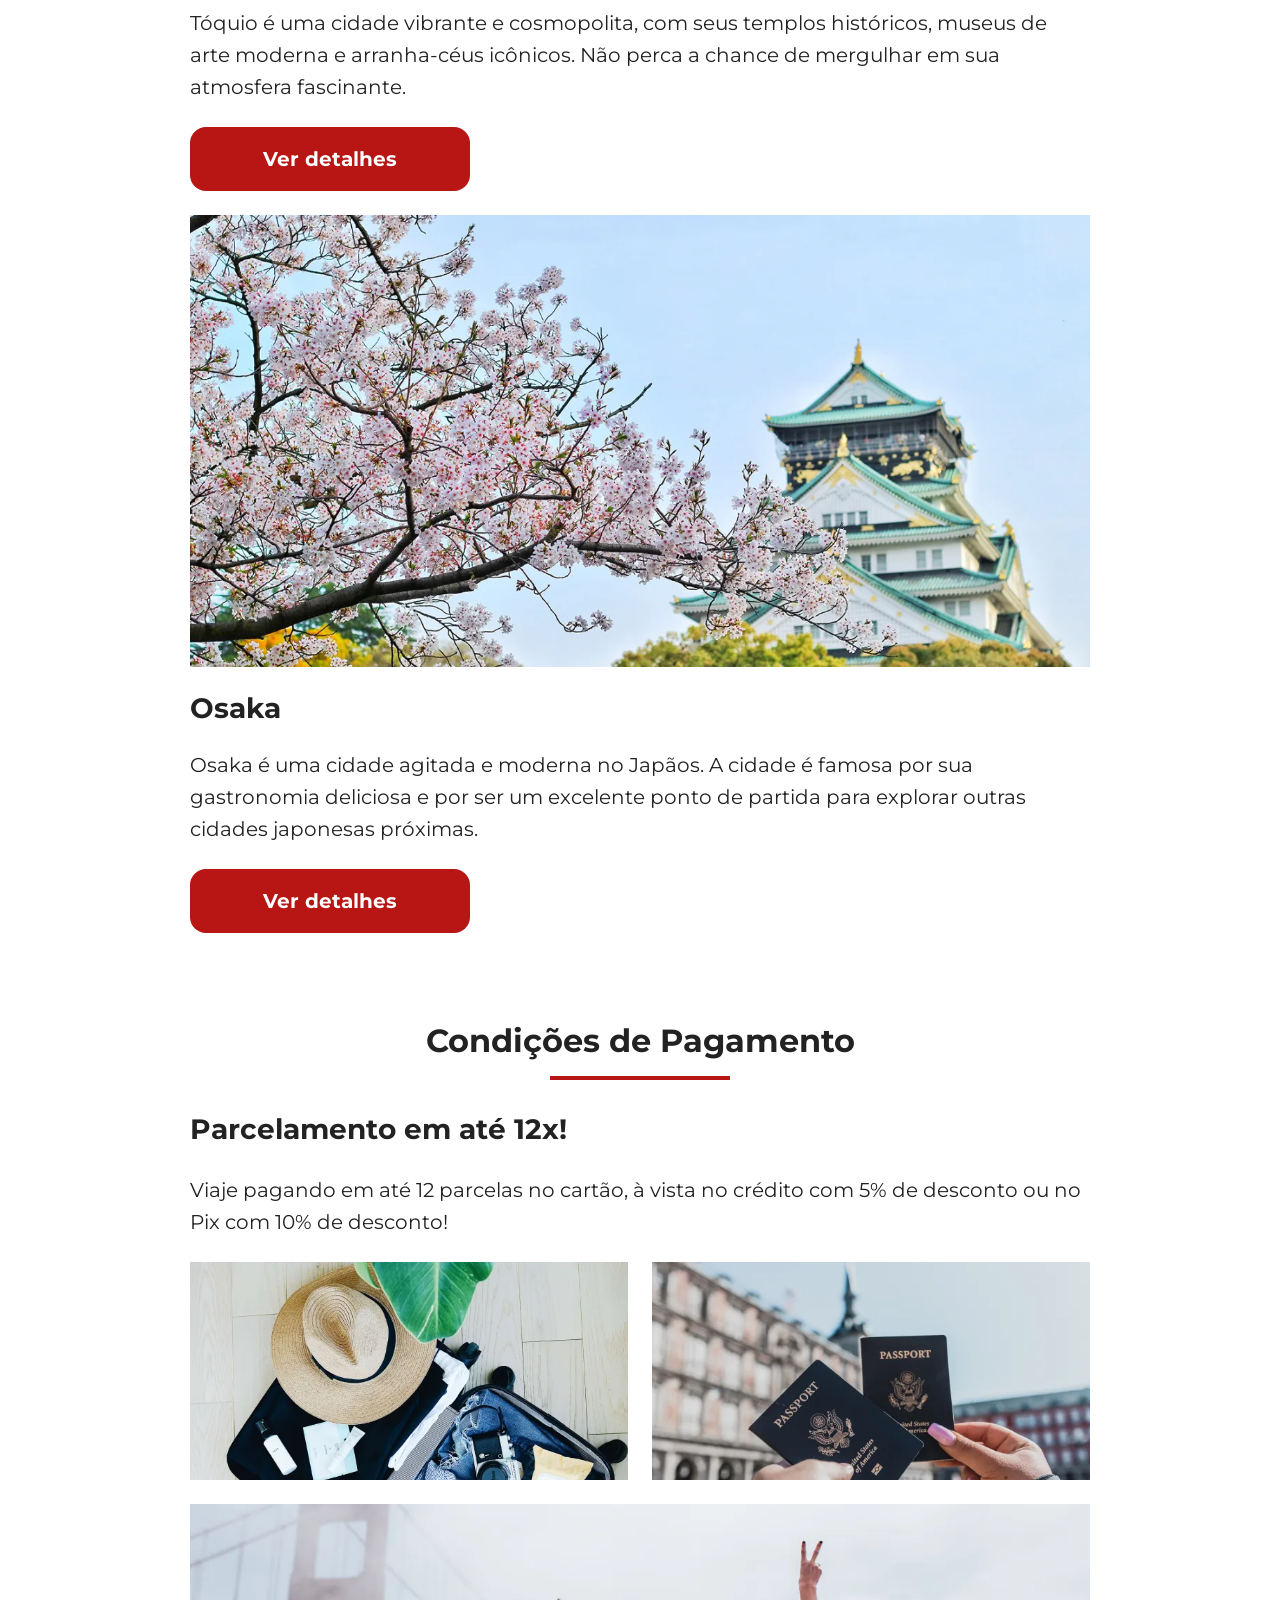
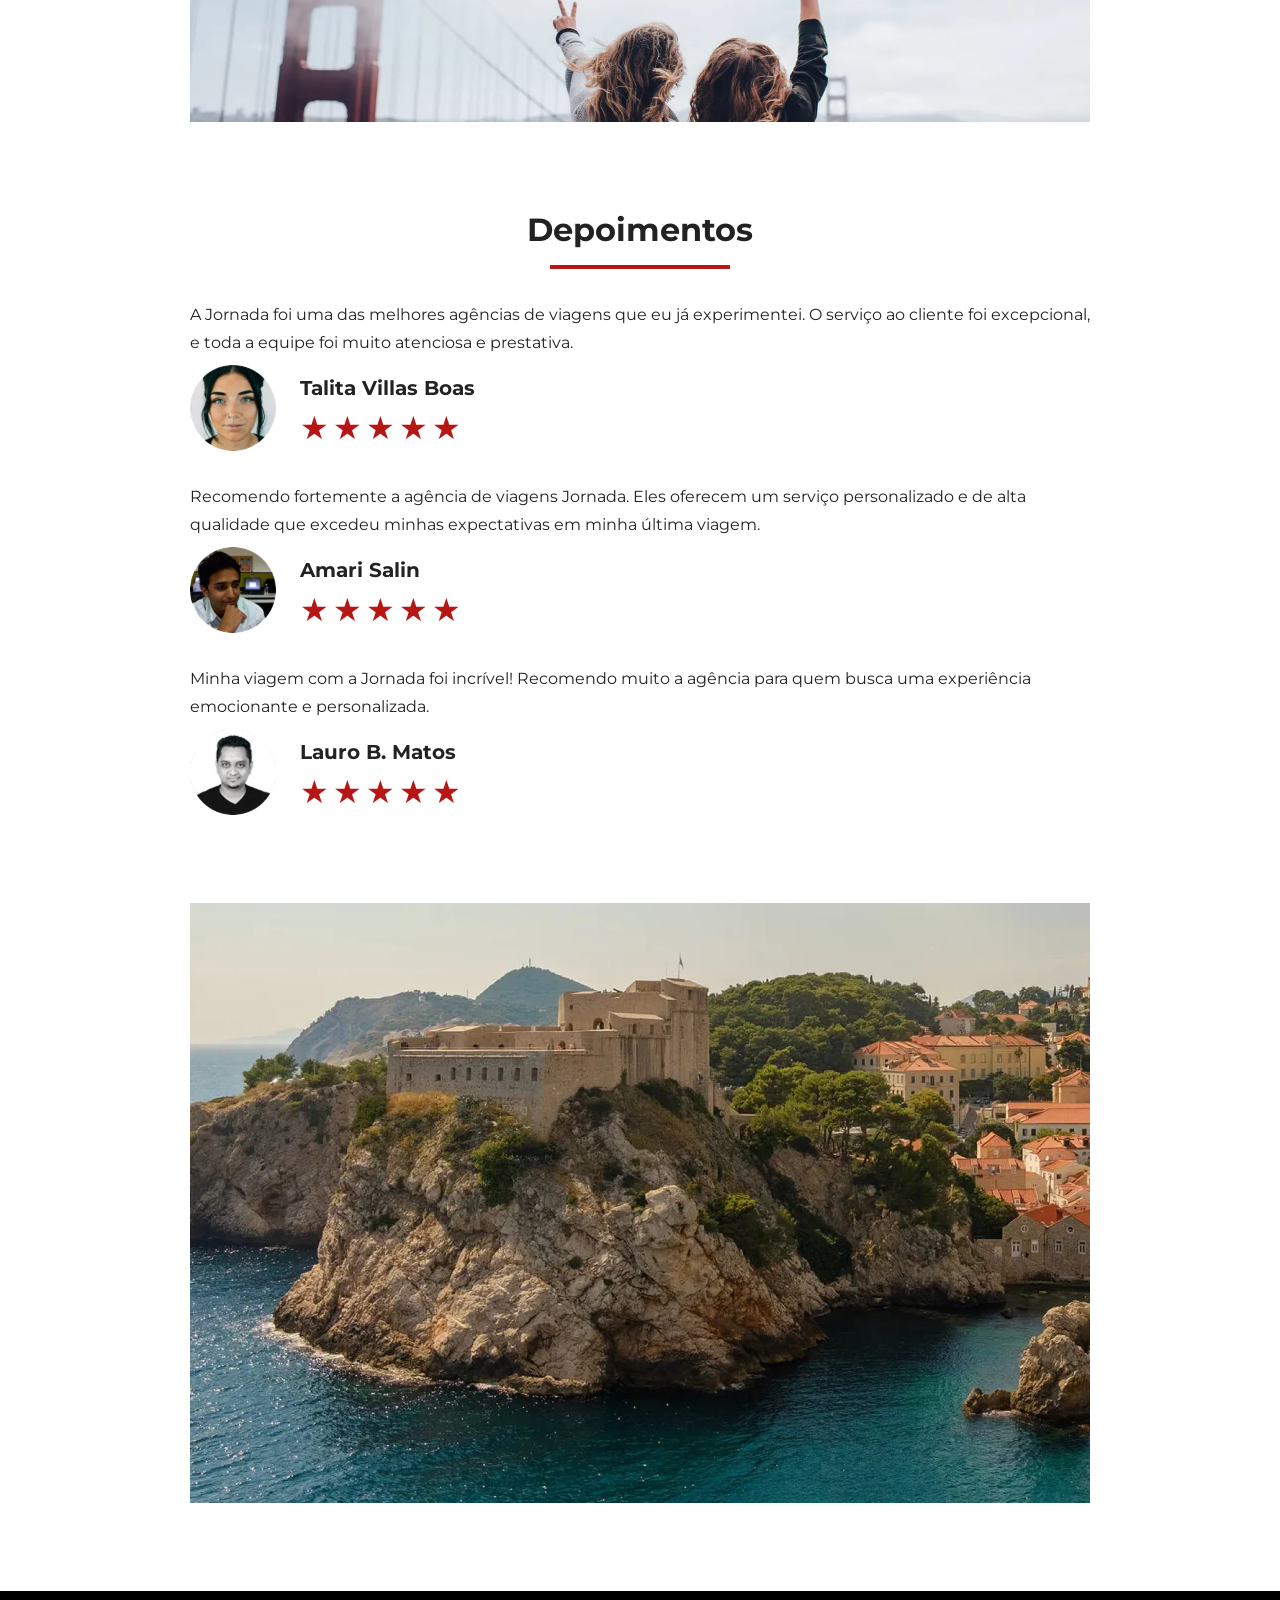
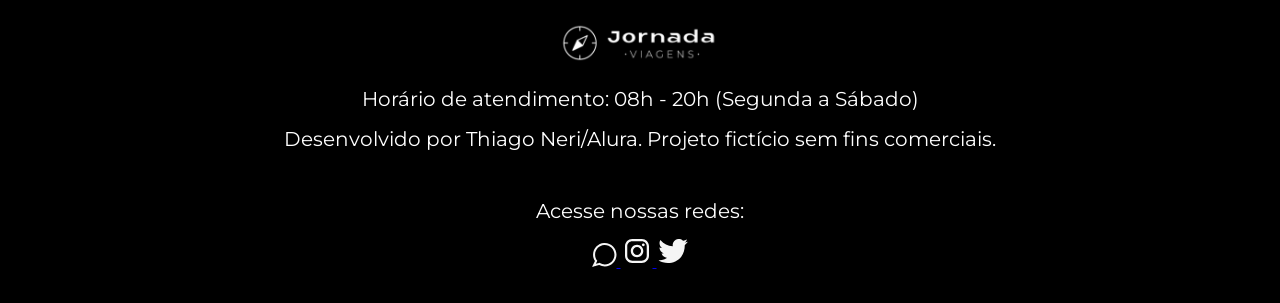
==== commit d33fe40a: "Adiciona footer e melhorias de acessibilidade." ====
--- a/index.html
+++ b/index.html
@@ -154,7 +154,7 @@
             <article class="item tokyo">
                 <header>
                     <div class="img-item"></div>
-                    <h4 class="content-title">Tokyo</h4>
+                    <h3 class="content-title">Tokyo</h3>
                 </header>
                 <p class="content-text">Tóquio é uma cidade vibrante e cosmopolita, com seus templos históricos, museus de arte moderna e arranha-céus icônicos. Não perca a chance de mergulhar em sua atmosfera fascinante.
                 </p>
@@ -171,7 +171,7 @@
             <article class="item osaka">
                 <header>
                     <div class="img-item"></div>
-                    <h4 class="content-title">Osaka</h4>
+                    <h3 class="content-title">Osaka</h3>
                 </header>
                 <p class="content-text">Osaka é uma cidade agitada e moderna no Japãos. A cidade é famosa por sua gastronomia deliciosa e por ser um excelente ponto de partida para explorar outras cidades japonesas próximas.
                 </p>
@@ -216,7 +216,7 @@
                     <footer>
                         <img src="./img/avatar-talita.webp" alt="imagem de perfil da cliente Talita Villas Boas">
                         <div class="profile-content">
-                            <h4>Talita Villas Boas</h4>
+                            <h3>Talita Villas Boas</h3>
                             <div class="rating">
                                 <span class="star">★</span>
                                 <span class="star">★</span>
@@ -234,7 +234,7 @@
                     <footer>
                         <img src="./img/avatar-amir.webp" alt="imagem de perfil da cliente Talita Villas Boas">
                         <div class="profile-content">
-                            <h4>Amari Salin</h4>
+                            <h3>Amari Salin</h3>
                             <div class="rating">
                                 <span class="star">★</span>
                                 <span class="star">★</span>
@@ -252,7 +252,7 @@
                     <footer>
                         <img src="./img/avatar-lauro.webp" alt="imagem de perfil da cliente Talita Villas Boas">
                         <div class="profile-content">
-                            <h4>Lauro B. Matos</h4>
+                            <h3>Lauro B. Matos</h3>
                             <div class="rating">
                                 <span class="star">★</span>
                                 <span class="star">★</span>
@@ -266,5 +266,27 @@
             </div>
         </div>
     </section>
+    <section class="bottom-hero">
+        <div class="hero-img"></div>
+    </section>
+    <footer class="main-footer">
+        <div class="footer-content">
+            <img src="./img/logo-footer.svg" alt="logo completo Jornada Viagens" />
+            <p>Horário de atendimento: 08h - 20h (Segunda a Sábado)</p>
+            <p>Desenvolvido por Thiago Neri/Alura. Projeto fictício sem fins comerciais.</p>
+        </div>
+        <div class="footer-social">
+            <p>Acesse nossas redes:</p>
+            <a href="#" target="_blank" title="Entre em contato pelo Whatsapp">
+                <img src="./img/icons/icone-whatsapp.svg" alt="ícone do whatsapp na cor branca">
+            </a>
+            <a href="#" target="_blank" title="Acesse o Instagram do Jornada Viagens">
+                <img src="./img/icons/icone-instagram.svg" alt="ícone do instagram na cor branca">
+            </a>
+            <a href="#" target="_blank" title="Acesse o Twitter do Jornada Viagens">
+                <img src="./img/icons/icone-twitter.svg" alt="ícone do twitter na cor branca">
+            </a>
+        </div>
+    </footer>
 </body>
 </html>
--- a/css/style.css
+++ b/css/style.css
@@ -5,4 +5,5 @@
 @import url(categories.css);
 @import url(destinations.css);
 @import url(payments.css);
-@import url(testimonials.css);+@import url(testimonials.css);
+@import url(footer.css);
